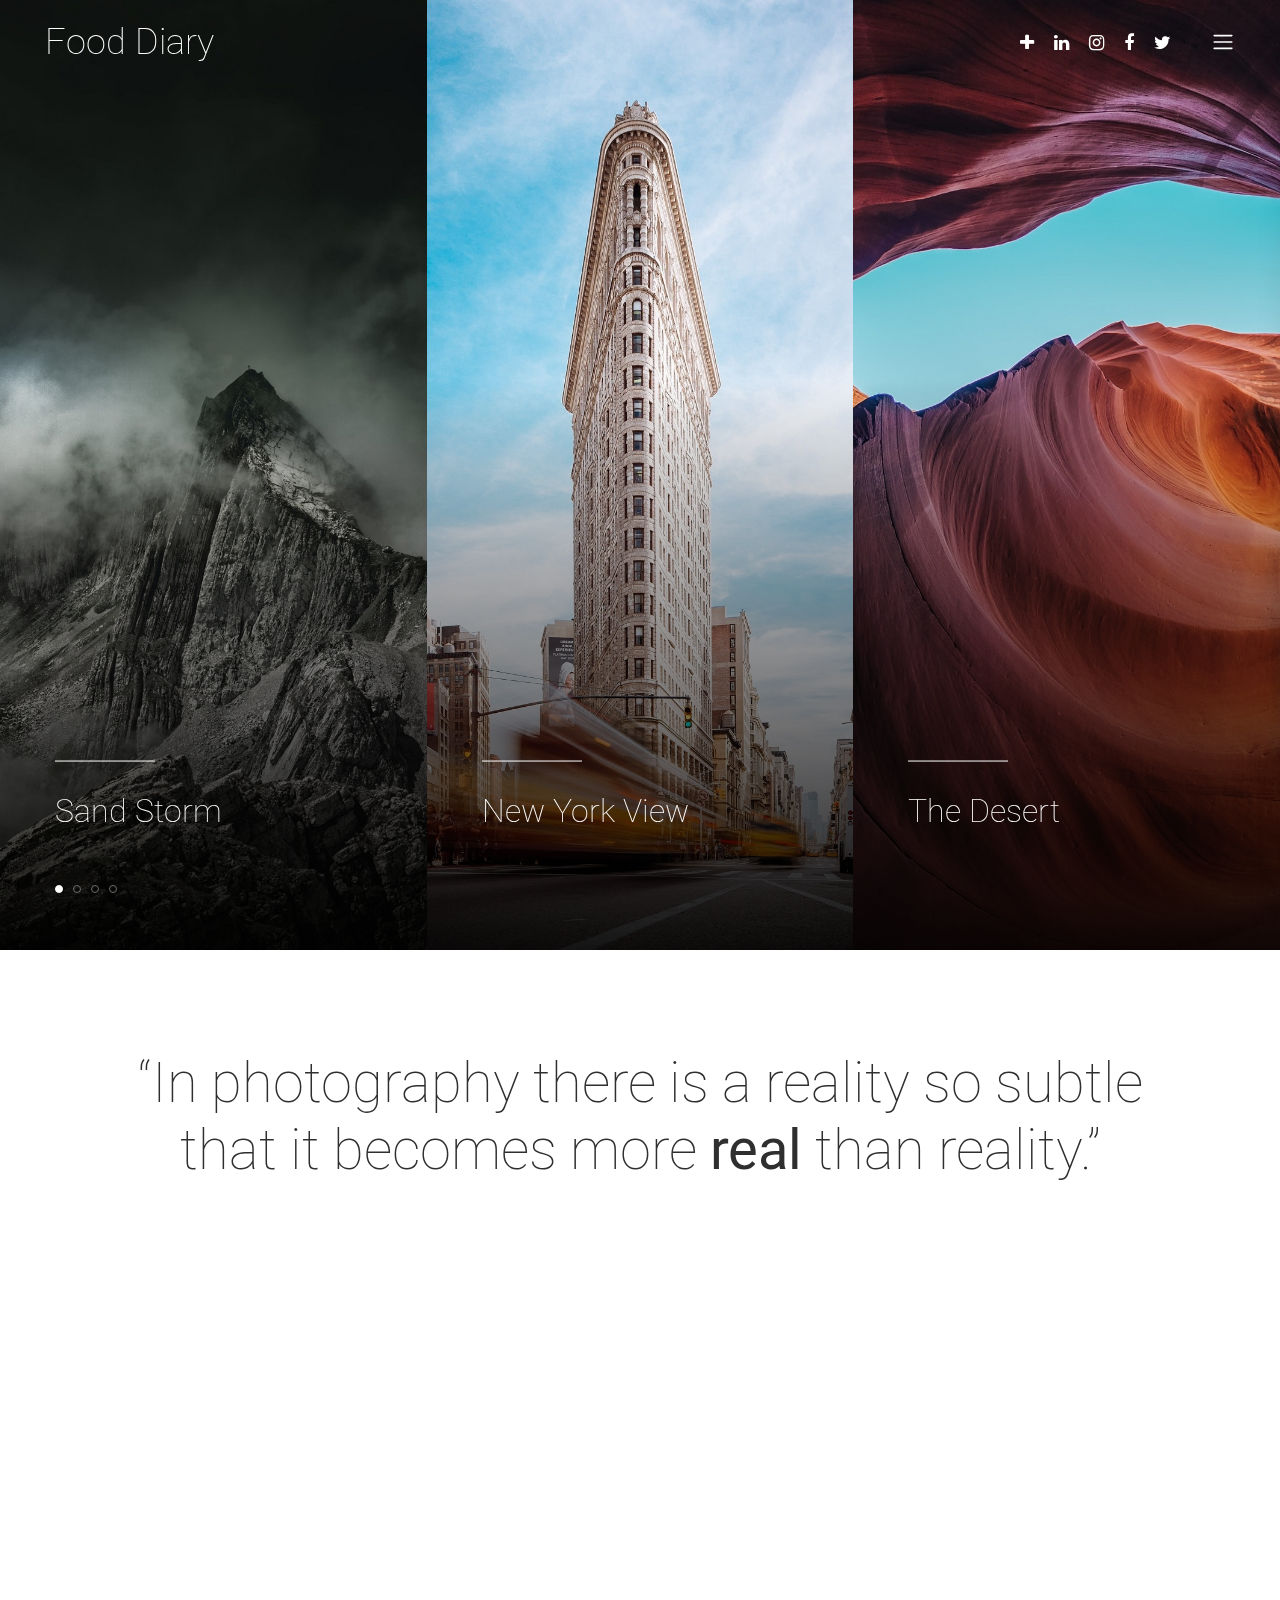
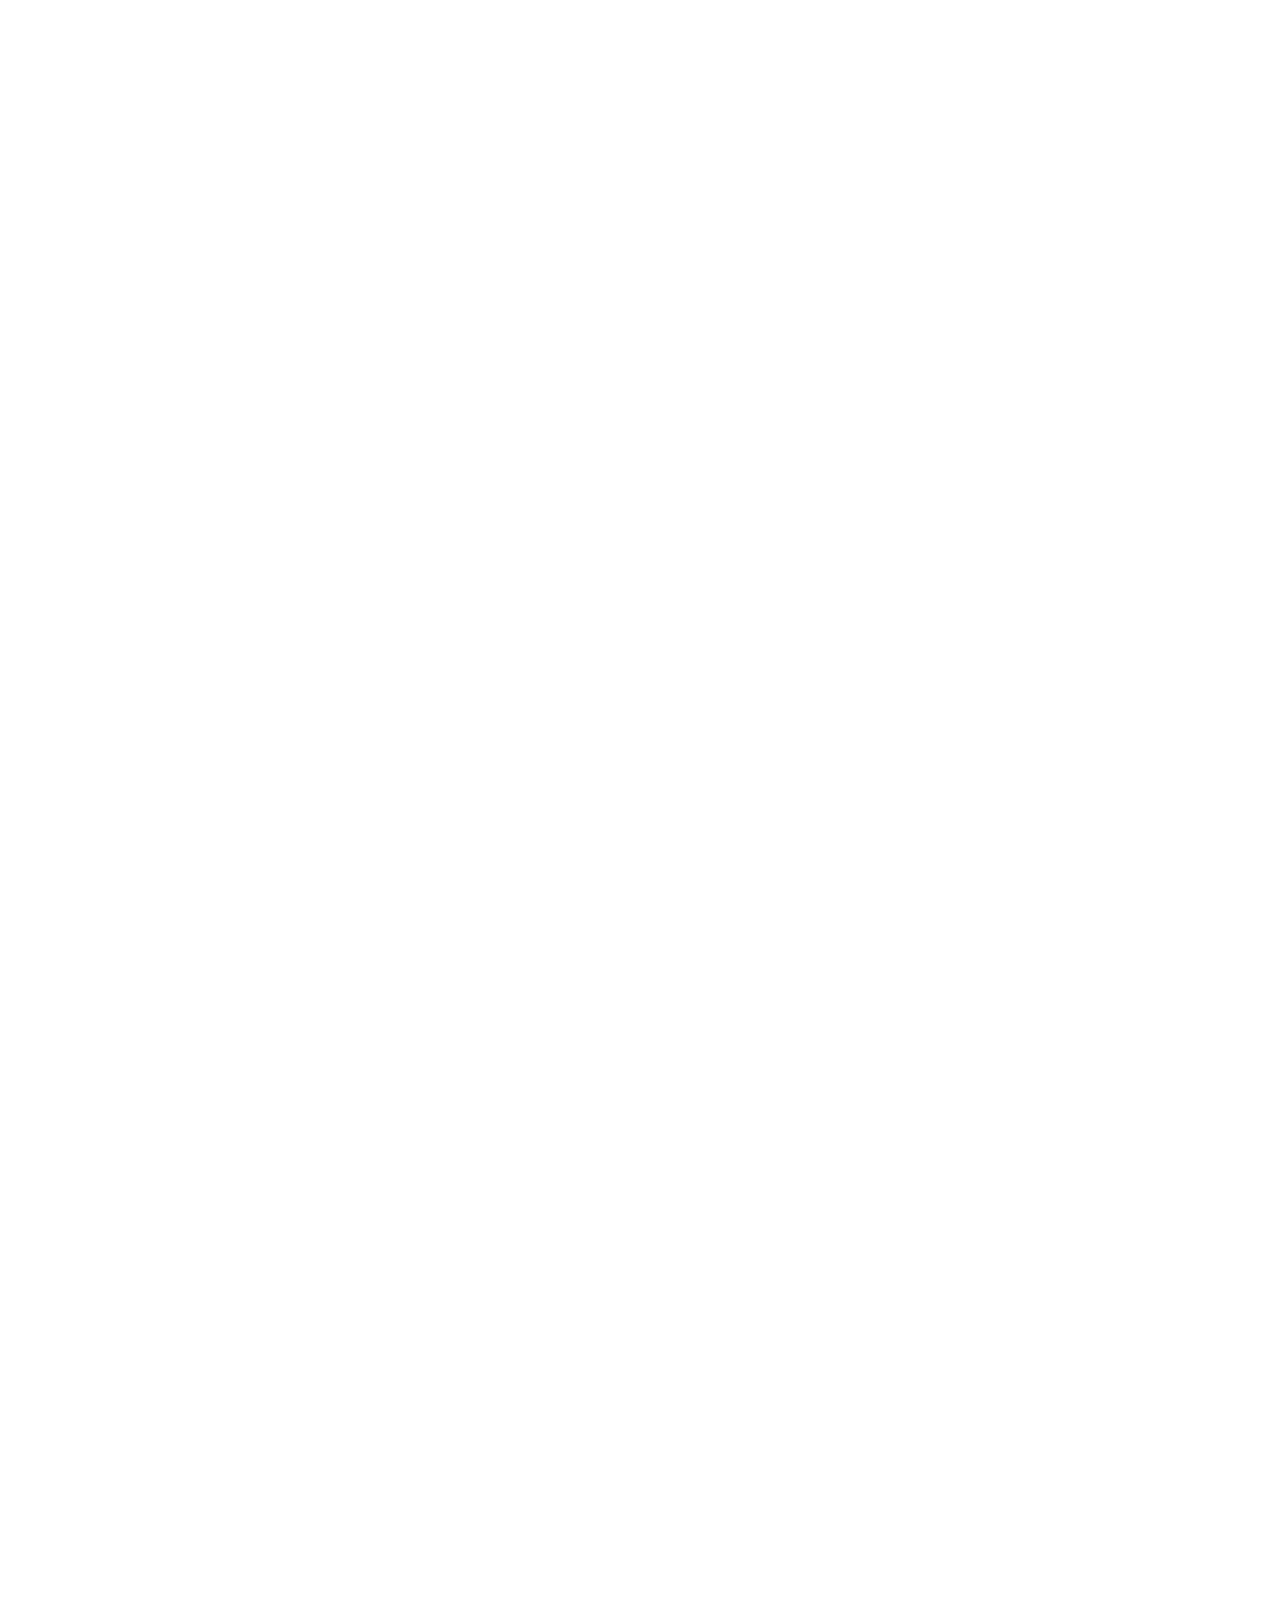
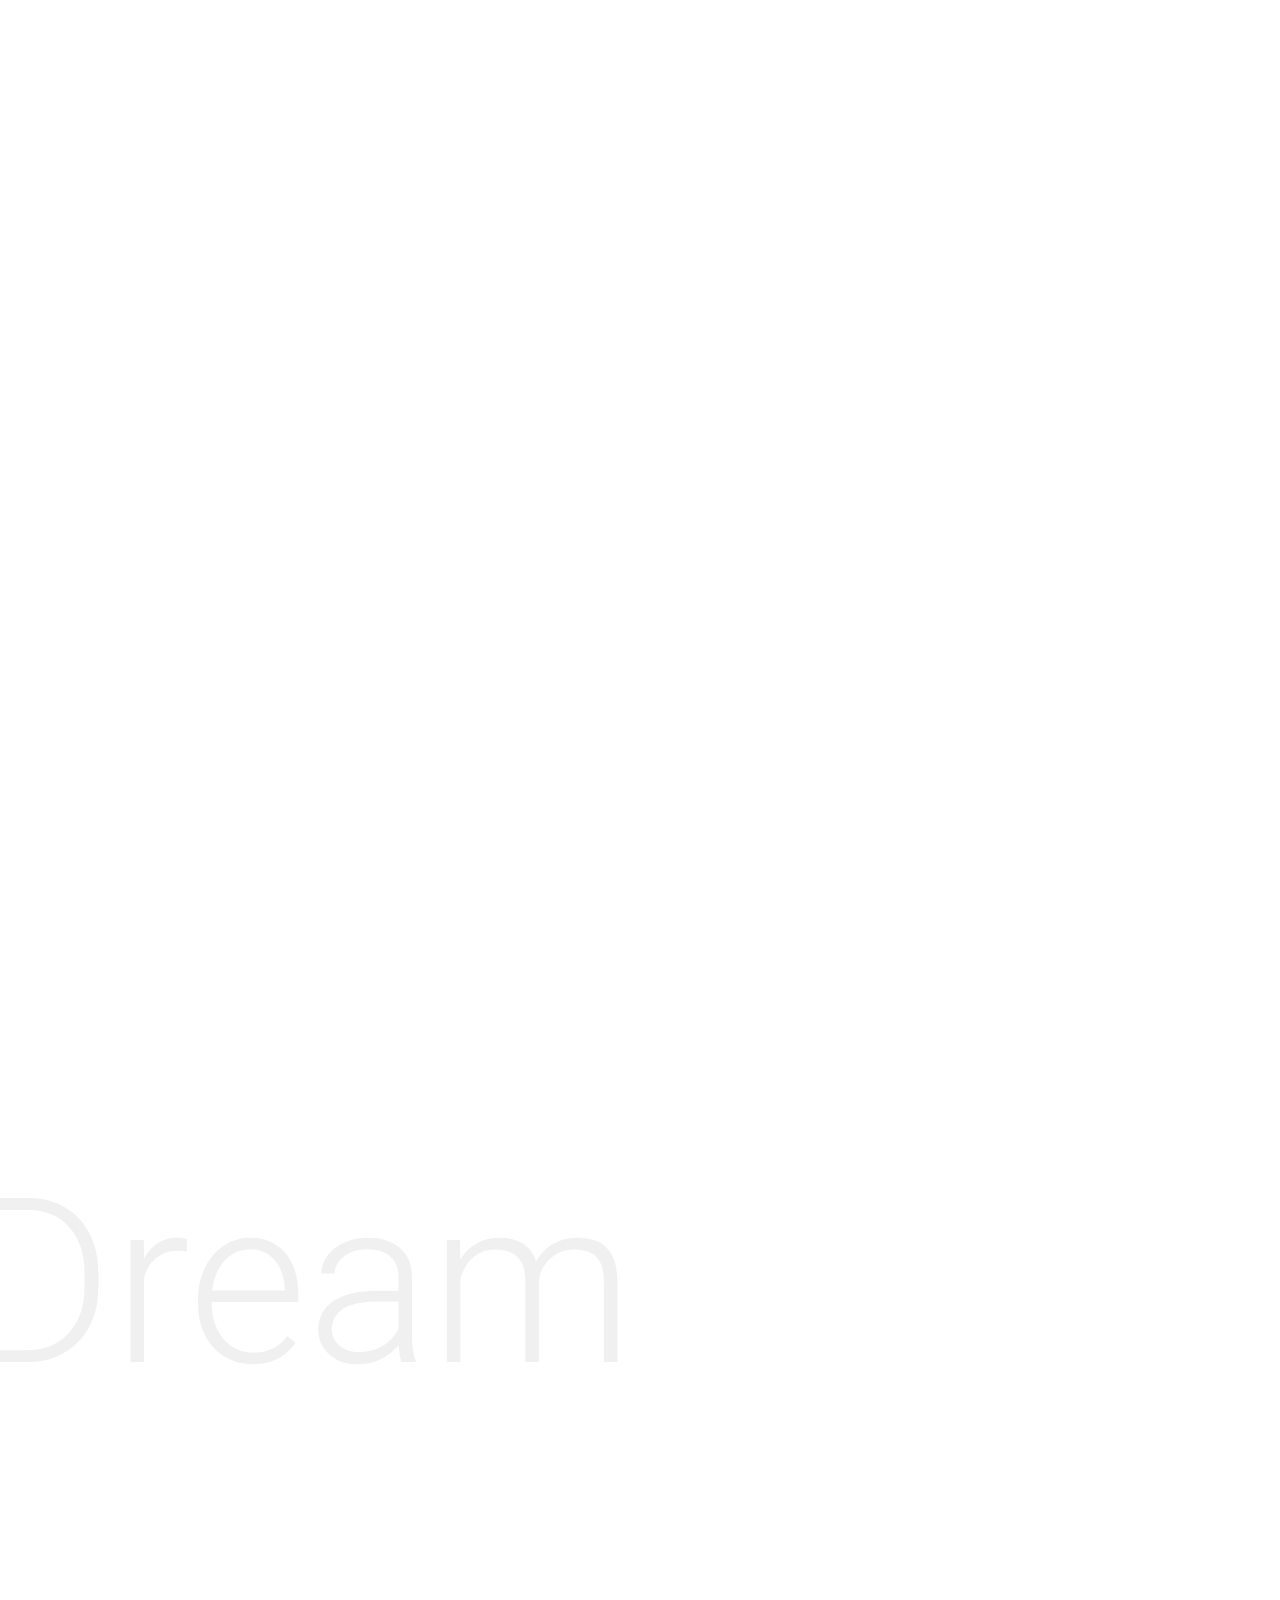
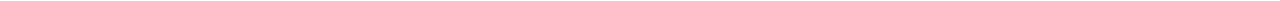
==== sonar-master/index.html @ 498bb718 "copyRight_txt" ====
<!DOCTYPE html>
<html lang="en">

<head>
    <meta charset="UTF-8">
    <meta name="description" content="">
    <meta http-equiv="X-UA-Compatible" content="IE=edge">
    <meta name="viewport" content="width=device-width, initial-scale=1, shrink-to-fit=no">
    <!-- The above 4 meta tags *must* come first in the head; any other head content must come *after* these tags -->

    <!-- Title  -->
    <title>Food Diary</title>

    <!-- Favicon  -->
    <link rel="icon" href="img/core-img/favicon.ico">

    <!-- Style CSS -->
    <link rel="stylesheet" href="style.css">

</head>

<body>
    <!-- Preloader Start -->
    <div id="preloader">
        <div class="preload-content">
            <div id="sonar-load"></div>
        </div>
    </div>
    <!-- Preloader End -->

    <!-- Grids -->
    <div class="grids d-flex justify-content-between">
        <div class="grid1"></div>
        <div class="grid2"></div>
        <div class="grid3"></div>
        <div class="grid4"></div>
        <div class="grid5"></div>
        <div class="grid6"></div>
        <div class="grid7"></div>
        <div class="grid8"></div>
        <div class="grid9"></div>
    </div>

    <!-- ***** Main Menu Area Start ***** -->
    <div class="mainMenu d-flex align-items-center justify-content-between">
        <!-- Close Icon -->
        <div class="closeIcon">
            <i class="ti-close" aria-hidden="true"></i>
        </div>
        <!-- Logo Area -->
        <div class="logo-area">
            <!-- Menu 的標題 -->
            <a href="index.html">Food Diary</a>
        </div>
        <!-- Nav -->
        <div class="sonarNav wow fadeInUp" data-wow-delay="1s">
            <nav>
                <ul>
                    <!-- Menu 的內容 -->
                    <li class="nav-item active">
                        <a class="nav-link" href="index.html">HHHome</a>
                    </li>
                    <li class="nav-item">
                        <!-- 個人資料 -->
                        <a class="nav-link" href="about-me.html">About Me</a>
                    </li>
                    <li class="nav-item">
                        <!-- 瀏覽飲食紀錄 -->
                        <a class="nav-link" href="services.html">Record</a>
                    </li>
                    <li class="nav-item">
                        <!-- 我的群組 -->
                        <a class="nav-link" href="portfolio.html">Group</a>
                    </li>
                    <li class="nav-item">
                        <!-- 新增餐點 -->
                        <a class="nav-link" href="blog.html">Add Diary</a>
                    </li>
                </ul>
            </nav>
        </div>
    </div>
    <!-- ***** Main Menu Area End ***** -->

    <!-- ***** Header Area Start ***** -->
    <header class="header-area">
        <div class="container-fluid">
            <div class="row">
                <div class="col-12">
                    <div class="menu-area d-flex justify-content-between">
                        <!-- Logo Area  -->
                        <div class="logo-area">
                            <!-- 左上角 Logo -->
                            <a href="index.html">Food Diary</a>
                        </div>

                        <div class="menu-content-area d-flex align-items-center">
                            <!-- Header Social Area -->
                            <div class="header-social-area d-flex align-items-center">
                                <!-- 右上角的圖案 -->
                                <a href="#" data-toggle="tooltip" data-placement="bottom" title="Pinterest"><i
                                        class="fa fa-plus" aria-hidden="true"></i></a>
                                <a href="#" data-toggle="tooltip" data-placement="bottom" title="Linkedin"><i
                                        class="fa fa-linkedin" aria-hidden="true"></i></a>
                                <a href="#" data-toggle="tooltip" data-placement="bottom" title="Instagram"><i
                                        class="fa fa-instagram" aria-hidden="true"></i></a>
                                <a href="#" data-toggle="tooltip" data-placement="bottom" title="Facebook"><i
                                        class="fa fa-facebook" aria-hidden="true"></i></a>
                                <a href="#" data-toggle="tooltip" data-placement="bottom" title="Twitter"><i
                                        class="fa fa-twitter" aria-hidden="true"></i></a>
                            </div>
                            <!-- Menu Icon -->
                            <span class="navbar-toggler-icon" id="menuIcon"></span>
                        </div>
                    </div>
                </div>
            </div>
        </div>
    </header>
    <!-- ***** Header Area End ***** -->

    <!-- ***** Hero Area Start ***** -->
    <section class="hero-area">
        <div class="hero-slides owl-carousel">
            <!-- Single Hero Slide -->
            <div class="single-hero-slide bg-img slide-background-overlay"
                style="background-image: url(img/bg-img/slide1.jpg);">
                <div class="container h-100">
                    <div class="row h-100 align-items-end">
                        <div class="col-12">
                            <div class="hero-slides-content">
                                <div class="line"></div>
                                <h2>Sand Storm</h2>
                                <p>Lorem ipsum dolor sit amet, consectetur adipiscing elit. Praesent vel tortor
                                    facilisis, volutpat nulla placerat, tincidunt mi. Nullam vel orci dui. Suspendisse
                                    sit amet laoreet neque. Fusce sagittis suscipit sem.</p>
                            </div>
                        </div>
                    </div>
                </div>
            </div>
            <!-- Single Hero Slide -->
            <div class="single-hero-slide bg-img slide-background-overlay"
                style="background-image: url(img/bg-img/slide2.jpg);">
                <div class="container h-100">
                    <div class="row h-100 align-items-end">
                        <div class="col-12">
                            <div class="hero-slides-content">
                                <div class="line"></div>
                                <h2>New York View</h2>
                                <p>Lorem ipsum dolor sit amet, consectetur adipiscing elit. Praesent vel tortor
                                    facilisis, volutpat nulla placerat, tincidunt mi. Nullam vel orci dui. Suspendisse
                                    sit amet laoreet neque. Fusce sagittis suscipit sem.</p>
                            </div>
                        </div>
                    </div>
                </div>
            </div>
            <!-- Single Hero Slide -->
            <div class="single-hero-slide bg-img slide-background-overlay"
                style="background-image: url(img/bg-img/slide3.jpg);">
                <div class="container h-100">
                    <div class="row h-100 align-items-end">
                        <div class="col-12">
                            <div class="hero-slides-content">
                                <div class="line"></div>
                                <h2>The Desert</h2>
                                <p>Lorem ipsum dolor sit amet, consectetur adipiscing elit. Praesent vel tortor
                                    facilisis, volutpat nulla placerat, tincidunt mi. Nullam vel orci dui. Suspendisse
                                    sit amet laoreet neque. Fusce sagittis suscipit sem.</p>
                            </div>
                        </div>
                    </div>
                </div>
            </div>
            <!-- Single Hero Slide -->
            <div class="single-hero-slide bg-img slide-background-overlay"
                style="background-image: url(img/bg-img/slide4.jpg);">
                <div class="container h-100">
                    <div class="row h-100 align-items-end">
                        <div class="col-12">
                            <div class="hero-slides-content">
                                <div class="line"></div>
                                <h2>Mountains Hike</h2>
                                <p>Lorem ipsum dolor sit amet, consectetur adipiscing elit. Praesent vel tortor
                                    facilisis, volutpat nulla placerat, tincidunt mi. Nullam vel orci dui. Suspendisse
                                    sit amet laoreet neque. Fusce sagittis suscipit sem.</p>
                            </div>
                        </div>
                    </div>
                </div>
            </div>
            <!-- Single Hero Slide -->
            <div class="single-hero-slide bg-img slide-background-overlay"
                style="background-image: url(img/bg-img/slide1.jpg);">
                <div class="container h-100">
                    <div class="row h-100 align-items-end">
                        <div class="col-12">
                            <div class="hero-slides-content">
                                <div class="line"></div>
                                <h2>Sand Storm</h2>
                                <p>Lorem ipsum dolor sit amet, consectetur adipiscing elit. Praesent vel tortor
                                    facilisis, volutpat nulla placerat, tincidunt mi. Nullam vel orci dui. Suspendisse
                                    sit amet laoreet neque. Fusce sagittis suscipit sem.</p>
                            </div>
                        </div>
                    </div>
                </div>
            </div>
            <!-- Single Hero Slide -->
            <div class="single-hero-slide bg-img slide-background-overlay"
                style="background-image: url(img/bg-img/slide2.jpg);">
                <div class="container h-100">
                    <div class="row h-100 align-items-end">
                        <div class="col-12">
                            <div class="hero-slides-content">
                                <div class="line"></div>
                                <h2>New York View</h2>
                                <p>Lorem ipsum dolor sit amet, consectetur adipiscing elit. Praesent vel tortor
                                    facilisis, volutpat nulla placerat, tincidunt mi. Nullam vel orci dui. Suspendisse
                                    sit amet laoreet neque. Fusce sagittis suscipit sem.</p>
                            </div>
                        </div>
                    </div>
                </div>
            </div>
            <!-- Single Hero Slide -->
            <div class="single-hero-slide bg-img slide-background-overlay"
                style="background-image: url(img/bg-img/slide3.jpg);">
                <div class="container h-100">
                    <div class="row h-100 align-items-end">
                        <div class="col-12">
                            <div class="hero-slides-content">
                                <div class="line"></div>
                                <h2>The Desert</h2>
                                <p>Lorem ipsum dolor sit amet, consectetur adipiscing elit. Praesent vel tortor
                                    facilisis, volutpat nulla placerat, tincidunt mi. Nullam vel orci dui. Suspendisse
                                    sit amet laoreet neque. Fusce sagittis suscipit sem.</p>
                            </div>
                        </div>
                    </div>
                </div>
            </div>
            <!-- Single Hero Slide -->
            <div class="single-hero-slide bg-img slide-background-overlay"
                style="background-image: url(img/bg-img/slide4.jpg);">
                <div class="container h-100">
                    <div class="row h-100 align-items-end">
                        <div class="col-12">
                            <div class="hero-slides-content">
                                <div class="line"></div>
                                <h2>Mountains Hike</h2>
                                <p>Lorem ipsum dolor sit amet, consectetur adipiscing elit. Praesent vel tortor
                                    facilisis, volutpat nulla placerat, tincidunt mi. Nullam vel orci dui. Suspendisse
                                    sit amet laoreet neque. Fusce sagittis suscipit sem.</p>
                            </div>
                        </div>
                    </div>
                </div>
            </div>
            <!-- Single Hero Slide -->
            <div class="single-hero-slide bg-img slide-background-overlay"
                style="background-image: url(img/bg-img/slide1.jpg);">
                <div class="container h-100">
                    <div class="row h-100 align-items-end">
                        <div class="col-12">
                            <div class="hero-slides-content">
                                <div class="line"></div>
                                <h2>Sand Storm</h2>
                                <p>Lorem ipsum dolor sit amet, consectetur adipiscing elit. Praesent vel tortor
                                    facilisis, volutpat nulla placerat, tincidunt mi. Nullam vel orci dui. Suspendisse
                                    sit amet laoreet neque. Fusce sagittis suscipit sem.</p>
                            </div>
                        </div>
                    </div>
                </div>
            </div>
            <!-- Single Hero Slide -->
            <div class="single-hero-slide bg-img slide-background-overlay"
                style="background-image: url(img/bg-img/slide2.jpg);">
                <div class="container h-100">
                    <div class="row h-100 align-items-end">
                        <div class="col-12">
                            <div class="hero-slides-content">
                                <div class="line"></div>
                                <h2>New York View</h2>
                                <p>Lorem ipsum dolor sit amet, consectetur adipiscing elit. Praesent vel tortor
                                    facilisis, volutpat nulla placerat, tincidunt mi. Nullam vel orci dui. Suspendisse
                                    sit amet laoreet neque. Fusce sagittis suscipit sem.</p>
                            </div>
                        </div>
                    </div>
                </div>
            </div>
            <!-- Single Hero Slide -->
            <div class="single-hero-slide bg-img slide-background-overlay"
                style="background-image: url(img/bg-img/slide3.jpg);">
                <div class="container h-100">
                    <div class="row h-100 align-items-end">
                        <div class="col-12">
                            <div class="hero-slides-content">
                                <div class="line"></div>
                                <h2>The Desert</h2>
                                <p>Lorem ipsum dolor sit amet, consectetur adipiscing elit. Praesent vel tortor
                                    facilisis, volutpat nulla placerat, tincidunt mi. Nullam vel orci dui. Suspendisse
                                    sit amet laoreet neque. Fusce sagittis suscipit sem.</p>
                            </div>
                        </div>
                    </div>
                </div>
            </div>
            <!-- Single Hero Slide -->
            <div class="single-hero-slide bg-img slide-background-overlay"
                style="background-image: url(img/bg-img/slide4.jpg);">
                <div class="container h-100">
                    <div class="row h-100 align-items-end">
                        <div class="col-12">
                            <div class="hero-slides-content">
                                <div class="line"></div>
                                <h2>Mountains Hike</h2>
                                <p>Lorem ipsum dolor sit amet, consectetur adipiscing elit. Praesent vel tortor
                                    facilisis, volutpat nulla placerat, tincidunt mi. Nullam vel orci dui. Suspendisse
                                    sit amet laoreet neque. Fusce sagittis suscipit sem.</p>
                            </div>
                        </div>
                    </div>
                </div>
            </div>
        </div>
    </section>
    <!-- ***** Hero Area End ***** -->

    <!-- ***** Portfolio Area Start ***** -->
    <div class="portfolio-area section-padding-100">
        <div class="container">
            <div class="row">
                <div class="col-12">
                    <div class="portfolio-title">
                        <h2>“In photography there is a reality so subtle that it becomes more <span>real</span> than
                            reality.”</h2>
                    </div>
                </div>
            </div>

            <div class="row justify-content-between">
                <!-- Single Portfoio Area -->
                <div class="col-12 col-md-5">
                    <div class="single-portfolio-item mt-100 portfolio-item-1 wow fadeIn">
                        <div class="backend-content">
                            <img class="dots" src="img/core-img/dots.png" alt="">
                            <h2>Reality</h2>
                        </div>
                        <div class="portfolio-thumb">
                            <img src="img/bg-img/p1.png" alt="">
                        </div>
                        <div class="portfolio-meta">
                            <p class="portfolio-date">Feb 02, 2018</p>
                            <h2>Italy in the sunset</h2>
                        </div>
                    </div>
                </div>
                <!-- Single Portfoio Area -->
                <div class="col-12 col-md-6">
                    <div class="single-portfolio-item mt-230 portfolio-item-2 wow fadeIn">
                        <div class="backend-content">
                            <img class="dots" src="img/core-img/dots.png" alt="">
                        </div>
                        <div class="portfolio-thumb">
                            <img src="img/bg-img/p2.png" alt="">
                        </div>
                        <div class="portfolio-meta">
                            <p class="portfolio-date">Feb 02, 2018</p>
                            <h2>Mountain Landscape</h2>
                        </div>
                    </div>
                </div>
            </div>

            <div class="row">
                <!-- Single Portfoio Area -->
                <div class="col-12 col-md-10">
                    <div class="single-portfolio-item mt-100 portfolio-item-3 wow fadeIn">
                        <div class="backend-content">
                            <img class="dots" src="img/core-img/dots.png" alt="">
                            <h2>Photography</h2>
                        </div>
                        <div class="portfolio-thumb">
                            <img src="img/bg-img/p3.png" alt="">
                        </div>
                        <div class="portfolio-meta">
                            <p class="portfolio-date">Feb 02, 2018</p>
                            <h2>Foggy sunset over the lake</h2>
                        </div>
                    </div>
                </div>
            </div>

            <div class="row justify-content-end">
                <!-- Single Portfoio Area -->
                <div class="col-12 col-md-6">
                    <div class="single-portfolio-item portfolio-item-4 wow fadeIn">
                        <div class="backend-content">
                            <img class="dots" src="img/core-img/dots.png" alt="">
                        </div>
                        <div class="portfolio-thumb">
                            <img src="img/bg-img/p2.png" alt="">
                        </div>
                        <div class="portfolio-meta">
                            <p class="portfolio-date">Feb 02, 2018</p>
                            <h2>Clouds on mountain top</h2>
                        </div>
                    </div>
                </div>
            </div>

            <div class="row">
                <!-- Single Portfoio Area -->
                <div class="col-12 col-md-5">
                    <div class="single-portfolio-item portfolio-item-5 wow fadeIn">
                        <div class="backend-content">
                            <img class="dots" src="img/core-img/dots.png" alt="">
                            <h2>Hope</h2>
                        </div>
                        <div class="portfolio-thumb">
                            <img src="img/bg-img/p5.png" alt="">
                        </div>
                        <div class="portfolio-meta">
                            <p class="portfolio-date">Feb 02, 2018</p>
                            <h2>Over the canion</h2>
                        </div>
                    </div>
                </div>
            </div>

            <div class="row justify-content-center">
                <!-- Single Portfoio Area -->
                <div class="col-12 col-md-4">
                    <div class="single-portfolio-item portfolio-item-6 wow fadeIn">
                        <div class="portfolio-thumb">
                            <img src="img/bg-img/p6.png" alt="">
                        </div>
                        <div class="portfolio-meta">
                            <p class="portfolio-date">Feb 02, 2018</p>
                            <h2>Mirror lake</h2>
                        </div>
                    </div>
                </div>
            </div>

            <div class="row justify-content-end">
                <!-- Single Portfoio Area -->
                <div class="col-12 col-md-4">
                    <div class="single-portfolio-item portfolio-item-7 wow fadeIn">
                        <div class="backend-content">
                            <img class="dots" src="img/core-img/dots.png" alt="">
                            <h2>Future</h2>
                        </div>
                        <div class="portfolio-thumb">
                            <img src="img/bg-img/p7.png" alt="">
                        </div>
                        <div class="portfolio-meta">
                            <p class="portfolio-date">Feb 02, 2018</p>
                            <h2>Mirror lake</h2>
                        </div>
                    </div>
                </div>
            </div>
        </div>
    </div>
    <!-- ***** Portfolio Area End ***** -->

    <!-- ***** Call to Action Area Start ***** -->
    <div class="sonar-call-to-action-area section-padding-0-100">
        <div class="backEnd-content">
            <h2>Dream</h2>
        </div>
        <div class="container">
            <div class="row">
                <div class="col-12">
                    <div class="call-to-action-content wow fadeInUp" data-wow-delay="0.5s">
                        <h2>I am an experienced photographer</h2>
                        <h5>Let’s talk</h5>
                        <a href="#" class="btn sonar-btn mt-100">contact me</a>
                    </div>
                </div>
            </div>
        </div>
    </div>
    <!-- ***** Call to Action Area End ***** -->

    <!-- jQuery (Necessary for All JavaScript Plugins) -->
    <script src="js/jquery/jquery-2.2.4.min.js"></script>
    <!-- Popper js -->
    <script src="js/popper.min.js"></script>
    <!-- Bootstrap js -->
    <script src="js/bootstrap.min.js"></script>
    <!-- Plugins js -->
    <script src="js/plugins.js"></script>
    <!-- Active js -->
    <script src="js/active.js"></script>

</body>

</html>
---- sonar-master/style.css ----
/* [ -- Master Stylesheet -- ] */
/* ----------------------------------------------------------
:: Template Name: Sonar - Photography Template
:: Author: Colorlib
:: Author URL: https://colorlib.com
:: Version: 1.0
:: Created: March 09, 2018
:: Last Updated: March 09, 2018
---------------------------------------------------------- */
/* Variables */
/* mixin */
/* :: Import Fonts */
@import url("https://fonts.googleapis.com/css?family=Roboto:100,300,400,500,700");
/* :: Import All CSS */
@import url(css/bootstrap.min.css);
@import url(css/animate.css);
@import url(css/owl.carousel.css);
@import url(css/magnific-popup.css);
@import url(css/font-awesome.min.css);
@import url(css/themify-icons.css);

/* :: Base CSS */
* {
  margin: 0;
  padding: 0;
}

body {
  font-family: "Roboto", sans-serif;
}

h1,
h2,
h3,
h4,
h5,
h6 {
  color: #2f2f2f;
  font-weight: 300;
}

p {
  color: #565656;
  font-size: 15px;
  line-height: 2;
  font-weight: 100;
}

a {
  -webkit-transition-duration: 500ms;
  transition-duration: 500ms;
  text-decoration: none;
  outline: none;
  font-size: 14px;
  font-weight: 700;
}

a:hover, a:focus {
  -webkit-transition-duration: 500ms;
  transition-duration: 500ms;
  text-decoration: none;
  outline: none;
  font-size: 12px;
  font-weight: 400;
}

#preloader {
  display: -webkit-box;
  display: -ms-flexbox;
  display: flex;
  -webkit-box-align: center;
  -ms-flex-align: center;
  -ms-grid-row-align: center;
  align-items: center;
  -webkit-box-pack: center;
  -ms-flex-pack: center;
  justify-content: center;
  background-color: #232323;
  position: fixed;
  width: 100%;
  height: 100%;
  z-index: 1000000;
}

#sonar-load {
  width: 70px;
  height: 70px;
  border-radius: 50%;
  border: 3px;
  border-style: solid;
  border-color: transparent;
  border-top-color: #f8f5f5;
  -webkit-animation: sonar 2400ms linear infinite;
  animation: sonar 2400ms linear infinite;
  z-index: 999;
}

#sonar-load:before {
  content: "";
  position: absolute;
  top: 7.5px;
  left: 7.5px;
  right: 7.5px;
  bottom: 7.5px;
  border-radius: 50%;
  border: 3px;
  border-style: solid;
  border-color: transparent;
  border-top-color: #f8f5f5;
  -webkit-animation: sonar 2700ms linear infinite;
  animation: sonar 2700ms linear infinite;
}

#sonar-load:after {
  content: "";
  position: absolute;
  top: 20px;
  left: 20px;
  right: 20px;
  bottom: 20px;
  border-radius: 50%;
  border: 3px;
  border-style: solid;
  border-color: transparent;
  border-top-color: #f8f5f5;
  -webkit-animation: sonar 1800ms linear infinite;
  animation: sonar 1800ms linear infinite;
}

@-webkit-keyframes sonar {
  0% {
    -webkit-transform: rotate(0deg);
    transform: rotate(0deg);
  }

  100% {
    -webkit-transform: rotate(360deg);
    transform: rotate(360deg);
  }
}

@keyframes sonar {
  0% {
    -webkit-transform: rotate(0deg);
    transform: rotate(0deg);
  }

  100% {
    -webkit-transform: rotate(360deg);
    transform: rotate(360deg);
  }
}

ul,
ol {
  margin: 0;
}

ul li,
ol li {
  list-style: none;
}

img {
  height: auto;
  max-width: 100%;
}

.sonar-table {
  display: table;
  z-index: 9;
  position: absolute;
  width: 100%;
  height: 100%;
  margin: 0;
}

.sonar-table-cell {
  display: table-cell;
  vertical-align: middle;
}

.mt-15 {
  margin-top: 15px;
}

.mt-30 {
  margin-top: 30px;
}

.mt-50 {
  margin-top: 50px;
}

.mt-70 {
  margin-top: 70px;
}

.mt-100 {
  margin-top: 100px;
}

.mb-15 {
  margin-bottom: 15px;
}

.mb-30 {
  margin-bottom: 30px;
}

.mb-50 {
  margin-bottom: 50px;
}

.ml-15 {
  margin-left: 15px;
}

.ml-30 {
  margin-left: 30px;
}

.mr-15 {
  margin-right: 15px;
}

.mr-30 {
  margin-right: 30px;
}

.mb-70 {
  margin-bottom: 70px;
}

.mb-100 {
  margin-bottom: 100px;
}

.mt-230 {
  margin-top: 230px;
}

@media only screen and (max-width: 767px) {
  .mt-230 {
    margin-top: 100px;
  }
}

.bg-img {
  background-position: center center;
  background-size: cover;
  background-repeat: no-repeat;
}

.bg-transparent {
  background-color: transparent;
}

.font-bold {
  font-weight: 700;
}

.font-light {
  font-weight: 300;
}

.height-500 {
  height: 500px !important;
}

.height-600 {
  height: 600px !important;
}

.height-700 {
  height: 700px !important;
}

.height-800 {
  height: 800px !important;
}

.mfp-wrap {
  z-index: 100000;
}

.mfp-image-holder .mfp-close,
.mfp-iframe-holder .mfp-close {
  color: #ffffff;
  right: -30px;
  padding-right: 0;
  width: 30px;
  height: 30px;
  line-height: 25px;
  text-align: center;
  border: 2px solid #ffffff;
  border-radius: 50%;
  top: 10px;
}

#scrollUp {
  background-color: #232323;
  border-radius: 50%;
  bottom: 60px;
  right: 60px;
  box-shadow: 0 2px 6px 0 rgba(0, 0, 0, 0.3);
  color: #ffffff;
  font-size: 30px;
  height: 70px;
  text-align: center;
  width: 70px;
  line-height: 66px;
  -webkit-transition-duration: 500ms;
  transition-duration: 500ms;
}

#scrollUp:hover {
  background-color: #192a56;
}

@media only screen and (min-width: 768px) and (max-width: 991px) {
  #scrollUp {
    bottom: 30px;
    right: 30px;
    height: 50px;
    width: 50px;
    line-height: 46px;
  }
}

@media only screen and (max-width: 767px) {
  #scrollUp {
    bottom: 30px;
    right: 30px;
    height: 50px;
    width: 50px;
    line-height: 46px;
  }
}

.section-padding-100 {
  padding: 100px 0;
}

.section-padding-50 {
  padding: 50px 0;
}

.section-padding-50-0 {
  padding: 50px 0 0 0;
}

.section-padding-100-70 {
  padding: 100px 0 70px;
}

.section-padding-100-50 {
  padding: 100px 0 50px;
}

.section-padding-100-0 {
  padding: 100px 0 0;
}

.section-padding-0-100 {
  padding: 0 0 100px;
}

.section-padding-100-20 {
  padding: 100px 0 20px 0;
}

.bg-gray {
  background-color: #f8f5f5;
}

.nicescroll-rails {
  z-index: 999999 !important;
}

.section-heading {
  text-align: center;
  margin-bottom: 80px;
  position: relative;
  z-index: 1;
}

.section-heading .line {
  width: 100px;
  height: 1px;
  background-color: #232323;
  margin-bottom: 30px;
  display: block;
}

.section-heading h2 {
  font-size: 48px;
  margin-bottom: 0;
  font-weight: 100;
  line-height: 1.5;
}

.section-heading h2 span {
  font-weight: 400;
}

@media only screen and (min-width: 768px) and (max-width: 991px) {
  .section-heading h2 {
    font-size: 36px;
  }
}

@media only screen and (max-width: 767px) {
  .section-heading h2 {
    font-size: 30px;
  }
}

.sonar-btn {
  position: relative;
  z-index: 1;
  min-width: 180px;
  height: 66px;
  border: 1px solid;
  border-color: #2f2f2f;
  text-transform: uppercase;
  color: #2f2f2f;
  font-size: 12px;
  letter-spacing: 1px;
  border-radius: 0;
  line-height: 64px;
  padding: 0;
  background-color: #ffffff;
}

.sonar-btn:hover, .sonar-btn:focus {
  background-color: #2f2f2f;
  font-size: 12px;
  color: #ffffff;
}

.sonar-btn.white-btn {
  border-color: #ffffff;
  color: #ffffff;
  background-color: transparent;
}

.sonar-btn.white-btn:hover, .sonar-btn.white-btn:focus {
  background-color: #ffffff;
  color: #2f2f2f;
}

.sonar-btn.btn-2 {
  background-color: #2f2f2f;
  font-size: 12px;
  color: #ffffff;
}

.sonar-btn.btn-3 {
  background-color: #232323;
  color: #ffffff;
}

.sonar-btn.btn-3::before {
  position: absolute;
  width: 100%;
  height: 100%;
  background-color: transparent;
  border: 1px solid;
  border-color: #232323;
  right: -6px;
  bottom: -6px;
  content: '';
  z-index: -100;
}

.sonar-btn.btn-3:hover, .sonar-btn.btn-3:focus {
  background-color: #232323;
  color: #ffffff;
}

.bg-overlay {
  position: relative;
  z-index: 1;
}

.bg-overlay::after {
  position: absolute;
  z-index: -1;
  top: 0;
  left: 0;
  width: 100%;
  height: 100%;
  background-color: #2f2f2f;
  opacity: 0.85;
  content: '';
}

.bg-overlay-black {
  position: relative;
  z-index: 1;
}

.bg-overlay-black::after {
  position: absolute;
  z-index: 1;
  top: 0;
  left: 0;
  width: 100%;
  height: 100%;
  background-color: #000;
  opacity: 0.85;
  content: '';
}

.bg-overlay-white {
  position: relative;
  z-index: 1;
}

.bg-overlay-white::after {
  position: absolute;
  z-index: -2;
  top: 0;
  left: 0;
  width: 100%;
  height: 100%;
  background-color: rgba(230, 241, 255, 0.5);
  content: '';
}

.slide-background-overlay {
  position: relative;
  z-index: 1;
  bottom: 0;
  left: 0;
  width: 100%;
  height: 60%;
}

.slide-background-overlay::after {
  content: '';
  position: absolute;
  height: 60%;
  width: 100%;
  z-index: -1;
  bottom: 0;
  left: 0;
  background: rgba(0, 0, 0, 0.9);
  background: -webkit-linear-gradient(bottom, rgba(0, 0, 0, 0.9) 0%, rgba(0, 0, 0, 0.1) 90%, rgba(0, 0, 0, 0) 100%);
  background: linear-gradient(to top, rgba(0, 0, 0, 0.9) 0%, rgba(0, 0, 0, 0.1) 90%, rgba(0, 0, 0, 0) 100%);
}

.grids {
  position: fixed;
  width: 100%;
  height: 100%;
  z-index: -1;
}

.grids div {
  width: 1px;
  height: 100%;
  background-color: #e0e3e4;
}

.grids div:nth-child(5) {
  background-color: #bababa;
}

.grids div:first-child, .grids div:last-child {
  background-color: transparent;
}

/* :: Header Area CSS */
.header-area {
  position: fixed;
  z-index: 995;
  top: 0;
  left: 0;
  width: 100%;
  height: auto;
  -webkit-transition-duration: 500ms;
  transition-duration: 500ms;
  background-color: transparent;
  padding: 15px 30px;
}

.header-area .logo-area a {
  color: #ffffff;
  font-size: 36px;
  font-weight: 100;
}

@media only screen and (max-width: 767px) {
  .header-area .logo-area a {
    font-size: 24px;
  }
}

.header-area .menu-content-area .header-social-area {
  margin-right: 30px;
}

.header-area .menu-content-area .header-social-area a {
  font-size: 18px;
  padding: 0 10px;
  color: #ffffff;
}

@media only screen and (max-width: 767px) {
  .header-area .menu-content-area .header-social-area a {
    padding: 0 5px;
    font-size: 14px;
  }
}

@media only screen and (max-width: 767px) {
  .header-area .menu-content-area .header-social-area {
    margin-right: 15px;
  }
}

.header-area.sticky {
  background-color: #232323;
}

@media only screen and (max-width: 767px) {
  .header-area {
    padding: 10px 0;
  }
}

.navbar-toggler-icon {
  background-image: url("data:image/svg+xml;charset=utf8,%3Csvg viewBox='0 0 30 30' xmlns='http://www.w3.org/2000/svg'%3E%3Cpath stroke='rgba(255, 255, 255, 1)' stroke-width='2' stroke-linecap='round' stroke-miterlimit='10' d='M4 7h22M4 15h22M4 23h22'/%3E%3C/svg%3E");
  cursor: pointer;
}

.mainMenu {
  position: fixed;
  width: 480px;
  height: 100%;
  top: 0;
  right: -500px;
  background-color: #232323;
  z-index: 99999;
  text-align: center;
  -webkit-box-orient: vertical;
  -webkit-box-direction: normal;
  -ms-flex-direction: column;
  flex-direction: column;
  padding: 50px 15px;
  -webkit-transition-duration: 800ms;
  transition-duration: 800ms;
  box-shadow: 0 0 40px rgba(0, 0, 0, 0.2);
}

.mainMenu .closeIcon {
  position: absolute;
  right: 50px;
  top: 50px;
  z-index: 9;
  color: #ffffff;
  font-size: 20px;
  cursor: pointer;
  -webkit-transition-duration: 750ms;
  transition-duration: 750ms;
}

.mainMenu .closeIcon:hover {
  -webkit-transform: rotate(180deg);
  transform: rotate(180deg);
}

@media only screen and (max-width: 767px) {
  .mainMenu .closeIcon {
    right: 30px;
    top: 30px;
  }
}

.mainMenu .logo-area a {
  color: #ffffff;
  font-size: 30px;
  display: block;
  font-weight: 100;
}

@media only screen and (max-width: 767px) {
  .mainMenu .logo-area a {
    font-size: 24px;
  }
}

.mainMenu .copywrite-text p {
  margin-bottom: 0;
  color: #ffffff;
}

@media only screen and (max-width: 767px) {
  .mainMenu .copywrite-text p {
    font-size: 14px;
  }
}

.mainMenu .copywrite-text a {
  font-weight: 100;
  color: #ffffff;
}

.mainMenu .copywrite-text a:hover, .mainMenu .copywrite-text a:focus {
  font-size: 14px;
}

.mainMenu .nav-link {
  color: #ffffff;
  font-size: 18px;
  position: relative;
  z-index: 1;
  font-weight: 300;
  padding: 12px 15px;
}

@media only screen and (max-width: 767px) {
  .mainMenu .nav-link {
    font-size: 14px;
    padding: 10px;
  }
}

.mainMenu .nav-link::after {
  content: '';
  bottom: 0;
  width: 30px;
  height: 1px;
  background-color: rgba(255, 255, 255, 0.5);
  left: 50%;
  -webkit-transform: translateX(-50%);
  transform: translateX(-50%);
  position: absolute;
  z-index: 5;
  -webkit-transition-duration: 500ms;
  transition-duration: 500ms;
}

.mainMenu .nav-link:hover::after, .mainMenu .nav-link:focus::after {
  width: 70px;
  background-color: white;
}

@media only screen and (min-width: 992px) and (max-width: 1199px) {
  .mainMenu {
    padding: 30px 15px;
  }
}

@media only screen and (min-width: 768px) and (max-width: 991px) {
  .mainMenu {
    padding: 30px 15px;
  }
}

@media only screen and (max-width: 767px) {
  .mainMenu {
    padding: 15px;
    width: 300px;
  }
}

/* :: Menu Open CSS */
.menu-open .mainMenu {
  right: 0;
}

/* :: Hero Slides Area CSS */
.hero-slides .single-hero-slide {
  height: 950px;
  position: relative;
  z-index: 1;
  padding: 0 40px 100px;
  -webkit-transition-duration: 800ms;
  transition-duration: 800ms;
  overflow: visible;
  cursor: pointer;
}

.hero-slides .single-hero-slide .hero-slides-content {
  position: relative;
  z-index: 1;
  -webkit-transform: translateY(75%);
  transform: translateY(75%);
  -webkit-transition-duration: 800ms;
  transition-duration: 800ms;
  bottom: 0;
}

.hero-slides .single-hero-slide .hero-slides-content .line {
  width: 100px;
  height: 1px;
  background-color: #ffffff;
  margin-bottom: 30px;
  display: block;
}

.hero-slides .single-hero-slide .hero-slides-content h2 {
  color: #ffffff;
  font-weight: 100;
}

.hero-slides .single-hero-slide .hero-slides-content p {
  color: #ffffff;
  margin-bottom: 0;
  -webkit-transition-duration: 500ms;
  transition-duration: 500ms;
  margin-top: 140px;
}

.hero-slides .single-hero-slide:hover .hero-slides-content {
  -webkit-transform: translateY(0%);
  transform: translateY(0%);
}

.hero-slides .single-hero-slide:hover p {
  margin-top: 40px;
}

@media only screen and (min-width: 992px) and (max-width: 1199px) {
  .hero-slides .single-hero-slide {
    height: 800px;
  }
}

@media only screen and (min-width: 768px) and (max-width: 991px) {
  .hero-slides .single-hero-slide {
    height: 700px;
  }
}

@media only screen and (max-width: 767px) {
  .hero-slides .single-hero-slide {
    height: 550px;
  }
}

.hero-slides .owl-dots {
  position: absolute;
  left: 50px;
  bottom: 50px;
}

.hero-slides .owl-dots .owl-dot {
  width: 8px;
  height: 8px;
  border: 1px solid #6a6a67;
  margin: 0 5px;
  border-radius: 50%;
  display: inline-block;
}

.hero-slides .owl-dots .owl-dot.active {
  border: 1px solid #ffffff;
  background-color: #ffffff;
}

/* :: Portfolio Area CSS */
.portfolio-area {
  overflow-x: hidden;
}

.portfolio-area .portfolio-title h2 {
  font-size: 56px;
  text-align: center;
  font-weight: 100;
}

.portfolio-area .portfolio-title h2 span {
  font-weight: 400;
}

@media only screen and (min-width: 768px) and (max-width: 991px) {
  .portfolio-area .portfolio-title h2 {
    font-size: 36px;
  }
}

@media only screen and (max-width: 767px) {
  .portfolio-area .portfolio-title h2 {
    font-size: 30px;
  }
}

.single-portfolio-item {
  position: relative;
  z-index: 1;
}

.single-portfolio-item .backend-content .dots {
  position: absolute;
  z-index: -1;
  top: -100px;
  left: -150px;
}

.single-portfolio-item .backend-content h2 {
  position: absolute;
  font-size: 230px;
  color: #f0f0f0;
  z-index: -10;
  top: -170px;
  right: 40%;
}

@media only screen and (min-width: 992px) and (max-width: 1199px) {
  .single-portfolio-item .backend-content h2 {
    font-size: 170px;
    top: -120px;
  }
}

@media only screen and (min-width: 768px) and (max-width: 991px) {
  .single-portfolio-item .backend-content h2 {
    font-size: 80px;
    top: -50px;
  }
}

@media only screen and (max-width: 767px) {
  .single-portfolio-item .backend-content h2 {
    font-size: 80px;
    top: -50px;
  }
}

.single-portfolio-item .portfolio-meta {
  padding-top: 30px;
}

.single-portfolio-item .portfolio-meta p {
  font-weight: 500;
  font-size: 14px;
  margin-bottom: 5px;
}

.single-portfolio-item .portfolio-meta h2 {
  font-size: 30px;
}

@media only screen and (max-width: 767px) {
  .single-portfolio-item .portfolio-meta h2 {
    font-size: 24px;
  }
}

.single-portfolio-item.portfolio-item-2 .backend-content .dots {
  position: absolute;
  z-index: -1;
  top: 0;
  left: auto;
  right: -150px;
}

.single-portfolio-item.portfolio-item-3 .backend-content .dots {
  top: 0;
  left: -200px;
  right: auto;
  -webkit-transform: rotate(90deg);
  transform: rotate(90deg);
}

.single-portfolio-item.portfolio-item-3 .backend-content h2 {
  top: -180px;
  left: 30%;
  right: auto;
}

@media only screen and (min-width: 992px) and (max-width: 1199px) {
  .single-portfolio-item.portfolio-item-3 .backend-content h2 {
    top: -130px;
  }
}

@media only screen and (min-width: 768px) and (max-width: 991px) {
  .single-portfolio-item.portfolio-item-3 .backend-content h2 {
    top: -90px;
    font-size: 100px;
  }
}

@media only screen and (max-width: 767px) {
  .single-portfolio-item.portfolio-item-3 .backend-content h2 {
    top: -70px;
  }
}

@media only screen and (max-width: 767px) {
  .single-portfolio-item.portfolio-item-3 {
    margin-bottom: 100px;
  }
}

.single-portfolio-item.portfolio-item-4 {
  top: -220px;
}

.single-portfolio-item.portfolio-item-4 .backend-content .dots {
  top: auto;
  bottom: -130px;
  left: 70%;
  right: auto;
  -webkit-transform: rotate(90deg);
  transform: rotate(90deg);
}

@media only screen and (max-width: 767px) {
  .single-portfolio-item.portfolio-item-4 {
    top: 0;
    margin-bottom: 100px;
  }
}

.single-portfolio-item.portfolio-item-5 {
  top: -450px;
  height: 0;
}

@media only screen and (max-width: 767px) {
  .single-portfolio-item.portfolio-item-5 {
    top: 0;
    height: auto;
    margin-bottom: 100px;
  }
}

@media only screen and (min-width: 768px) and (max-width: 991px) {
  .single-portfolio-item.portfolio-item-5 {
    top: -230px;
  }
}

.single-portfolio-item.portfolio-item-6 {
  top: 0;
  height: 0;
}

@media only screen and (max-width: 767px) {
  .single-portfolio-item.portfolio-item-6 {
    height: auto;
    margin-bottom: 100px;
  }
}

.single-portfolio-item.portfolio-item-7 {
  margin-top: 50px;
}

.single-portfolio-item.portfolio-item-7 .backend-content .dots {
  position: absolute;
  z-index: -1;
  top: auto;
  bottom: 0;
  left: auto;
  right: -150px;
}

.single-portfolio-item.portfolio-item-7 .backend-content h2 {
  top: -180px;
  left: 30%;
  right: auto;
}

@media only screen and (min-width: 992px) and (max-width: 1199px) {
  .single-portfolio-item.portfolio-item-7 .backend-content h2 {
    top: -100px;
  }
}

@media only screen and (max-width: 767px) {
  .single-portfolio-item.portfolio-item-7 .backend-content h2 {
    top: -60px;
  }
}

/* :: Call to Action Area CSS */
.call-to-action-content {
  text-align: center;
}

.call-to-action-content h2 {
  font-weight: 100;
  font-size: 72px;
  margin-bottom: 15px;
}

@media only screen and (min-width: 992px) and (max-width: 1199px) {
  .call-to-action-content h2 {
    font-size: 55px;
  }
}

@media only screen and (min-width: 768px) and (max-width: 991px) {
  .call-to-action-content h2 {
    font-size: 36px;
  }
}

@media only screen and (max-width: 767px) {
  .call-to-action-content h2 {
    font-size: 30px;
  }
}

.call-to-action-content h5 {
  font-size: 48px;
  margin-bottom: 0;
}

@media only screen and (min-width: 768px) and (max-width: 991px) {
  .call-to-action-content h5 {
    font-size: 30px;
  }
}

@media only screen and (max-width: 767px) {
  .call-to-action-content h5 {
    font-size: 24px;
  }
}

.sonar-call-to-action-area {
  position: relative;
  z-index: 1;
  overflow: hidden;
}

.sonar-call-to-action-area .backEnd-content h2 {
  position: absolute;
  font-size: 230px;
  color: #f0f0f0;
  z-index: -1;
  top: -30px;
  left: -3%;
}

@media only screen and (min-width: 992px) and (max-width: 1199px) {
  .sonar-call-to-action-area .backEnd-content h2 {
    font-size: 170px;
    top: 0;
  }
}

@media only screen and (min-width: 768px) and (max-width: 991px) {
  .sonar-call-to-action-area .backEnd-content h2 {
    font-size: 150px;
    top: 0;
  }
}

@media only screen and (max-width: 767px) {
  .sonar-call-to-action-area .backEnd-content h2 {
    font-size: 100px;
  }
}

/* :: Footer CSS */
.footer-area {
  position: relative;
  z-index: 1;
  overflow: hidden;
}

.footer-area .copywrite-text {
  padding: 30px;
  text-align: center;
}

.footer-area .copywrite-text p {
  font-weight: 300;
  margin-bottom: 0;
}

.footer-area .copywrite-text a {
  color: #565656;
  font-weight: 300;
  font-size: 15px;
}

.footer-area .copywrite-text a:hover, .footer-area .copywrite-text a:focus {
  font-size: 15px;
}

.footer-area .backEnd-content .dots {
  position: absolute;
  right: -50px;
  top: 0;
  z-index: -1;
}

.footer-area .backEnd-content h2 {
  position: absolute;
  font-size: 230px;
  color: #f0f0f0;
  z-index: -1;
  top: -50px;
  left: -50px;
}

@media only screen and (min-width: 992px) and (max-width: 1199px) {
  .footer-area .backEnd-content h2 {
    font-size: 170px;
  }
}

@media only screen and (min-width: 768px) and (max-width: 991px) {
  .footer-area .backEnd-content h2 {
    font-size: 120px;
    top: 0;
  }
}

@media only screen and (max-width: 767px) {
  .footer-area .backEnd-content h2 {
    font-size: 80px;
    top: 0;
    left: -30px;
  }
}

/* :: Hero Area CSS */
.hero-area {
  background-color: #232323;
  position: relative;
  z-index: 1;
  overflow: hidden;
  -ms-flex-wrap: wrap;
  flex-wrap: wrap;
}

.hero-area .backEnd-content .dots {
  position: absolute;
  right: -200px;
  top: 50%;
  z-index: -2;
  opacity: 0.1;
  -webkit-transform: translateY(-50%);
  transform: translateY(-50%);
}

.hero-area .hero-thumbnail,
.hero-area .hero-content {
  -webkit-box-flex: 0;
  -ms-flex: 0 0 50%;
  flex: 0 0 50%;
  min-width: 50%;
  position: relative;
  z-index: 1;
}

@media only screen and (max-width: 767px) {

  .hero-area .hero-thumbnail,
  .hero-area .hero-content {
    -webkit-box-flex: 0;
    -ms-flex: 0 0 100%;
    flex: 0 0 100%;
    min-width: 100%;
  }
}

.hero-area .hero-content {
  height: 880px;
  padding: 100px 0;
}

.hero-area .hero-content .line {
  width: 100px;
  height: 1px;
  background-color: #ffffff;
  margin-bottom: 30px;
  display: block;
}

.hero-area .hero-content h2 {
  color: #ffffff;
  font-size: 48px;
  margin-bottom: 25px;
}

@media only screen and (min-width: 992px) and (max-width: 1199px) {
  .hero-area .hero-content h2 {
    font-size: 40px;
  }
}

@media only screen and (min-width: 768px) and (max-width: 991px) {
  .hero-area .hero-content h2 {
    font-size: 30px;
  }
}

@media only screen and (max-width: 767px) {
  .hero-area .hero-content h2 {
    font-size: 30px;
  }
}

.hero-area .hero-content p {
  color: #ffffff;
  margin-bottom: 30px;
}

.hero-area .hero-content.aboutUs {
  height: 1100px;
}

@media only screen and (max-width: 767px) {
  .hero-area .hero-content.aboutUs {
    height: auto;
  }
}

@media only screen and (max-width: 767px) {
  .hero-area .hero-content {
    height: auto;
  }
}

.hero-area .hero-thumbnail.aboutUs::before {
  position: absolute;
  width: 100%;
  height: 100px;
  bottom: 0;
  left: 0;
  background-color: #ffffff;
  content: '';
  z-index: 1;
}

@media only screen and (max-width: 767px) {
  .hero-area .hero-thumbnail.aboutUs::before {
    display: none;
  }
}

@media only screen and (max-width: 767px) {
  .hero-area .hero-thumbnail {
    height: 400px;
  }
}

/* :: Service Area CSS */
.single-services-area {
  position: relative;
  z-index: 1;
  margin-bottom: 50px;
}

.single-services-area img {
  margin-bottom: 20px;
}

.single-services-area h4 {
  font-size: 28px;
  margin-bottom: 40px;
}

.single-services-area p {
  margin-bottom: 0;
}

/* :: Testimonials Area CSS */
.sonar-testimonials-area {
  position: relative;
  z-index: 1;
  padding: 70px 0;
  margin: 0 50px;
}

.sonar-testimonials-area::before {
  position: absolute;
  width: 20%;
  height: 100%;
  left: 0;
  top: 0;
  background-color: #ffffff;
  content: '';
}

.sonar-testimonials-area .testimonial-content {
  padding: 100px 80px 100px 200px;
  position: relative;
  z-index: 1;
  left: -15px;
  box-shadow: -10px 10px 40px rgba(0, 0, 0, 0.15);
}

@media only screen and (min-width: 992px) and (max-width: 1199px) {
  .sonar-testimonials-area .testimonial-content {
    padding: 100px 80px 100px 130px;
  }
}

@media only screen and (max-width: 767px) {
  .sonar-testimonials-area .testimonial-content {
    padding: 50px 15px 50px 15px;
  }
}

.sonar-testimonials-area .single-tes-slide p {
  margin-bottom: 40px;
  font-style: italic;
}

.sonar-testimonials-area .single-tes-slide h6 {
  margin-bottom: 0;
  font-style: italic;
}

.sonar-testimonials-area .owl-dots {
  position: absolute;
  top: 0;
  left: -100px;
  z-index: 10;
  -webkit-transform: translateY(-50%);
  transform: translateY(-50%);
}

.sonar-testimonials-area .owl-dots .owl-dot {
  width: 8px;
  height: 8px;
  border: 1px solid #6a6a67;
  border-radius: 50%;
  margin: 8px 0;
  display: block;
}

.sonar-testimonials-area .owl-dots .owl-dot.active {
  border-color: #232323;
  background-color: #232323;
}

@media only screen and (min-width: 992px) and (max-width: 1199px) {
  .sonar-testimonials-area .owl-dots {
    top: 20%;
  }
}

@media only screen and (min-width: 768px) and (max-width: 991px) {
  .sonar-testimonials-area .owl-dots {
    top: 30%;
  }
}

@media only screen and (max-width: 767px) {
  .sonar-testimonials-area .owl-dots {
    display: none;
  }
}

@media only screen and (max-width: 767px) {
  .sonar-testimonials-area {
    margin: 0 15px;
  }
}

/* :: Portfolio Area CSS */
.sonar-projects-area {
  position: relative;
  z-index: 1;
  padding: 100px 35px 50px;
}

.sonar-projects-area .single_gallery_item {
  position: relative;
  z-index: 1;
  margin-bottom: 50px;
}

.sonar-projects-area .single_gallery_item .gallery-content {
  padding-top: 30px;
}

.sonar-projects-area .single_gallery_item .gallery-content h4 {
  margin-bottom: 10px;
}

@media only screen and (max-width: 767px) {
  .sonar-projects-area .single_gallery_item .gallery-content h4 {
    font-size: 20px;
  }
}

.sonar-projects-area .single_gallery_item .gallery-content p {
  margin-bottom: 0;
}

.sonar-portfolio-menu {
  position: absolute;
  bottom: 40px;
  right: 0;
  width: 50%;
  z-index: 100;
}

.sonar-portfolio-menu .btn {
  padding: 5px 0;
  border: none;
  border-bottom: 2px solid;
  border-color: transparent;
  background-color: transparent;
  color: #ffffff;
  border-radius: 0;
  margin: 0 20px;
}

.sonar-portfolio-menu .btn.active {
  border-color: #ffffff;
}

.sonar-portfolio-menu .btn:hover, .sonar-portfolio-menu .btn:focus {
  box-shadow: none;
}

@media only screen and (min-width: 992px) and (max-width: 1199px) {
  .sonar-portfolio-menu .btn {
    margin: 0 10px;
  }
}

@media only screen and (min-width: 768px) and (max-width: 991px) {
  .sonar-portfolio-menu .btn {
    margin: 0 5px;
    font-size: 14px;
  }
}

@media only screen and (max-width: 767px) {
  .sonar-portfolio-menu .btn {
    margin: 0 5px;
    font-size: 14px;
  }
}

@media only screen and (max-width: 767px) {
  .sonar-portfolio-menu {
    width: 100%;
    bottom: 20px;
  }
}

/* :: Blog Area CSS */
.sonar-blog-area,
.sonar-contact-area {
  position: relative;
  z-index: 1;
  overflow: hidden;
}

.sonar-blog-area .backEnd-content .dots,
.sonar-contact-area .backEnd-content .dots {
  position: absolute;
  top: -50px;
  right: -200px;
}

.single-blog-area {
  position: relative;
  z-index: 1;
}

.single-blog-area .blog-post-thumbnail {
  position: relative;
  z-index: 1;
}

.single-blog-area .blog-post-thumbnail .post-date a {
  position: absolute;
  width: 45px;
  height: auto;
  padding: 15px 10px;
  background-color: #000;
  top: -20px;
  left: 25px;
  font-weight: 100;
  color: #ffffff;
  text-align: center;
  line-height: 2;
  font-size: 15px;
}

.single-blog-area .blog-post-thumbnail .post-date a:hover, .single-blog-area .blog-post-thumbnail .post-date a:focus {
  font-weight: 100;
  font-size: 15px;
}

.single-blog-area .post-content {
  padding-top: 60px;
}

.single-blog-area .post-content .headline {
  font-size: 28px;
  margin-bottom: 5px;
  font-weight: 300;
  color: #2f2f2f;
}

.single-blog-area .post-content .headline:hover, .single-blog-area .post-content .headline:focus {
  font-weight: 300;
}

.single-blog-area .post-content .post-meta {
  margin-bottom: 50px;
}

.single-blog-area .post-content .post-meta a {
  font-size: 12px;
  font-weight: 500;
  color: #2f2f2f;
}

.single-blog-area .post-content .post-meta a:hover, .single-blog-area .post-content .post-meta a:focus {
  font-size: 12px;
  font-weight: 500;
}

.single-blog-area .post-content p {
  margin-bottom: 0;
}

.search-widget-area form {
  position: relative;
  z-index: 1;
}

.search-widget-area form input {
  width: 100%;
  height: 42px;
  font-size: 12px;
  font-style: italic;
  border: none;
  border-radius: 0;
  border-bottom: 2px solid #f3f4fa;
  padding: 0 15px;
  background-color: transparent;
}

.search-widget-area form button {
  width: 50px;
  height: 42px;
  background-color: #232323;
  color: #ffffff;
  font-size: 16px;
  border: none;
  position: absolute;
  top: 0;
  right: 0;
  z-index: 10;
}

.sonar-catagories-widget-area h6 {
  margin-bottom: 15px;
}

.sonar-catagories-widget-area .catagories-menu li a {
  padding: 10px 0 10px 40px;
  font-size: 12px;
  font-weight: 300;
  color: #565656;
  display: block;
}

.latest-news-widget-area h6 {
  margin-bottom: 25px;
}

.latest-news-widget-area .widget-single-blog-post {
  margin-bottom: 30px;
}

.latest-news-widget-area .widget-single-blog-post .widget-post-content a {
  font-size: 15px;
  color: #2f2f2f;
  margin-bottom: 5px;
  font-weight: 300;
}

.latest-news-widget-area .widget-single-blog-post .widget-post-content a:hover, .latest-news-widget-area .widget-single-blog-post .widget-post-content a:focus {
  font-size: 15px;
  font-weight: 300;
}

.latest-news-widget-area .widget-single-blog-post .widget-post-content p {
  font-size: 12px;
  margin-bottom: 0;
}

/* :: Contact Area CSS */
.contact-form h2 {
  font-size: 72px;
  margin-bottom: 15px;
  font-weight: 100;
}

@media only screen and (min-width: 992px) and (max-width: 1199px) {
  .contact-form h2 {
    font-size: 55px;
  }
}

@media only screen and (min-width: 768px) and (max-width: 991px) {
  .contact-form h2 {
    font-size: 36px;
  }
}

@media only screen and (max-width: 767px) {
  .contact-form h2 {
    font-size: 30px;
  }
}

.contact-form h4 {
  font-size: 48px;
  margin-bottom: 80px;
}

@media only screen and (min-width: 768px) and (max-width: 991px) {
  .contact-form h4 {
    font-size: 30px;
  }
}

@media only screen and (max-width: 767px) {
  .contact-form h4 {
    font-size: 24px;
  }
}

.contact-form .form-group {
  margin-bottom: 30px;
}

.contact-form .form-control {
  width: 100%;
  height: 60px;
  padding: 0 15px;
  border: none;
  border-bottom: 1px solid;
  border-color: #c0c0c0;
  border-radius: 0;
  font-size: 12px;
  font-style: italic;
  color: #2f2f2f;
  background-color: transparent;
}

.contact-form .form-control:focus, .contact-form .form-control:hover {
  box-shadow: none;
}

.contact-form textarea {
  margin-bottom: 50px;
}

.contact-form textarea.form-control {
  height: 220px;
  padding: 15px;
}

.map-area {
  position: relative;
  z-index: 1;
  margin: 0 50px;
}

.map-area #googleMap {
  width: 100%;
  height: 540px;
}

@media only screen and (max-width: 767px) {
  .map-area #googleMap {
    height: 400px;
  }
}

@media only screen and (max-width: 767px) {
  .map-area {
    margin: 0 20px;
  }
}

/* :: About Area CSS */
.sonar-about-us-area {
  position: relative;
  z-index: 1;
  padding: 120px 0;
  overflow: hidden;
}

.sonar-about-us-area::after {
  content: "";
  width: 50%;
  height: 100%;
  top: 0;
  left: 0;
  background-color: #ffffff;
  position: absolute;
  z-index: -5;
}

.sonar-about-us-area.second-part {
  position: relative;
  padding: 120px 0;
}

.sonar-about-us-area.second-part::after {
  content: "";
  width: 50%;
  height: 100%;
  top: 0;
  left: auto;
  right: 0;
  background-color: #ffffff;
  position: absolute;
  z-index: -5;
}

.sonar-about-us-area .about-us-content {
  padding: 15px 100px 100px;
  margin-left: 100px;
}

@media only screen and (min-width: 992px) and (max-width: 1199px) {
  .sonar-about-us-area .about-us-content {
    padding: 15px 30px 100px;
    margin-left: 50px;
  }
}

@media only screen and (min-width: 768px) and (max-width: 991px) {
  .sonar-about-us-area .about-us-content {
    margin-left: 0;
  }
}

@media only screen and (max-width: 767px) {
  .sonar-about-us-area .about-us-content {
    margin-left: 0;
    padding: 15px 20px 100px;
  }
}

.sonar-about-us-area .backEnd-content h2 {
  position: absolute;
  font-size: 230px;
  color: #f0f0f0;
  z-index: -1;
  top: -130px;
  left: -10%;
}

@media only screen and (min-width: 992px) and (max-width: 1199px) {
  .sonar-about-us-area .backEnd-content h2 {
    font-size: 170px;
    top: -90px;
  }
}

@media only screen and (min-width: 768px) and (max-width: 991px) {
  .sonar-about-us-area .backEnd-content h2 {
    font-size: 100px;
    top: -30px;
    left: -5%;
  }
}

@media only screen and (max-width: 767px) {
  .sonar-about-us-area .backEnd-content h2 {
    font-size: 60px;
    top: 0;
  }
}

.sonar-about-us-area.second-part {
  overflow: hidden;
}

.sonar-about-us-area.second-part .about-us-content {
  padding: 100px;
  margin-left: 0;
  margin-right: 100px;
}

@media only screen and (min-width: 992px) and (max-width: 1199px) {
  .sonar-about-us-area.second-part .about-us-content {
    margin-right: 0;
  }
}

@media only screen and (min-width: 768px) and (max-width: 991px) {
  .sonar-about-us-area.second-part .about-us-content {
    margin-right: 0;
  }
}

@media only screen and (max-width: 767px) {
  .sonar-about-us-area.second-part .about-us-content {
    margin-right: 0;
    padding: 100px 20px 70px;
  }
}

.sonar-about-us-area.second-part .backEnd-content h2 {
  top: -100px;
  left: auto;
  right: -50px;
}

@media only screen and (min-width: 768px) and (max-width: 991px) {
  .sonar-about-us-area.second-part .backEnd-content h2 {
    font-size: 100px;
    top: 0;
    left: auto;
    right: 0;
  }
}

/* :: Shortcode Area CSS */
.elements-title h2 {
  text-transform: capitalize;
  font-size: 48px;
  margin-bottom: 100px;
}

@media only screen and (min-width: 768px) and (max-width: 991px) {
  .elements-title h2 {
    font-size: 30px;
  }
}

@media only screen and (max-width: 767px) {
  .elements-title h2 {
    font-size: 28px;
  }
}

/* Accordians */
.single-accordion.panel {
  background-color: #ffffff;
  border: 0 solid transparent;
  border-radius: 4px;
  box-shadow: 0 0 0 transparent;
  margin-bottom: 15px;
}

.single-accordion:last-of-type {
  margin-bottom: 0;
}

.single-accordion h6 {
  margin-bottom: 0;
  text-transform: uppercase;
}

.single-accordion h6 a {
  background-color: #1d1d1d;
  border-radius: 0;
  color: #ffffff;
  display: block;
  margin: 0;
  padding: 20px 60px 20px 20px;
  position: relative;
  font-size: 14px;
  text-transform: capitalize;
  font-weight: 500;
}

.single-accordion h6 a span {
  font-size: 10px;
  position: absolute;
  right: 20px;
  text-align: center;
  top: 24px;
}

.single-accordion h6 a span.accor-open {
  opacity: 0;
  -ms-filter: "progid:DXImageTransform.Microsoft.Alpha(Opacity=0)";
  filter: alpha(opacity=0);
}

.single-accordion h6 a.collapsed {
  background-color: #2f2f2f;
  color: #ffffff;
}

.single-accordion h6 a.collapsed span.accor-close {
  opacity: 0;
  -ms-filter: "progid:DXImageTransform.Microsoft.Alpha(Opacity=0)";
  filter: alpha(opacity=0);
}

.single-accordion h6 a.collapsed span.accor-open {
  opacity: 1;
  -ms-filter: "progid:DXImageTransform.Microsoft.Alpha(Opacity=100)";
  filter: alpha(opacity=100);
}

.single-accordion .accordion-content {
  border-top: 0 solid transparent;
  box-shadow: none;
}

.single-accordion .accordion-content p {
  padding: 20px 15px 5px;
  margin-bottom: 0;
}

/* Cool Facts CSS */
.single-cool-fact-area {
  text-align: center;
}

.single-cool-fact-area i {
  font-size: 100px;
  color: #2f2f2f;
  margin-bottom: 30px;
  display: block;
}

.single-cool-fact-area img {
  margin-bottom: 30px;
}

.single-cool-fact-area h2 {
  font-size: 48px;
  margin-bottom: 5px;
}

.single-cool-fact-area p {
  margin-bottom: 0;
}

/* Barfiller */
.single_progress_bar {
  margin-bottom: 20px;
}

.single_progress_bar:last-of-type {
  margin-bottom: 0;
}

.single_progress_bar p {
  margin-bottom: 0;
}

.single_progress_bar .barfiller {
  background-color: #e0e0e0;
  border: none;
  border-radius: 0;
  box-shadow: none;
  height: 2px;
  margin-bottom: 5px;
  position: relative;
  width: 100%;
}

.single_progress_bar .barfiller .fill {
  display: block;
  position: relative;
  width: 0px;
  height: 100%;
  background-color: #1d1d1d;
  z-index: 1;
}

.single_progress_bar .barfiller .tip {
  margin-top: 10px;
  font-size: 14px;
  left: 0px;
  position: absolute;
  z-index: 2;
  background-color: #1d1d1d;
  color: #ffffff;
  width: 60px;
  height: 32px;
  text-align: center;
  line-height: 32px;
}

.single_progress_bar .barfiller .tipWrap {
  display: none;
}

.single-pie-bar p {
  margin-bottom: 0;
  font-weight: 300;
  color: #2f2f2f;
}

@media only screen and (max-width: 767px) {
  .single-pie-bar {
    margin-bottom: 30px;
  }
}

/* The end */

/*# sourceMappingURL=style.css.map */
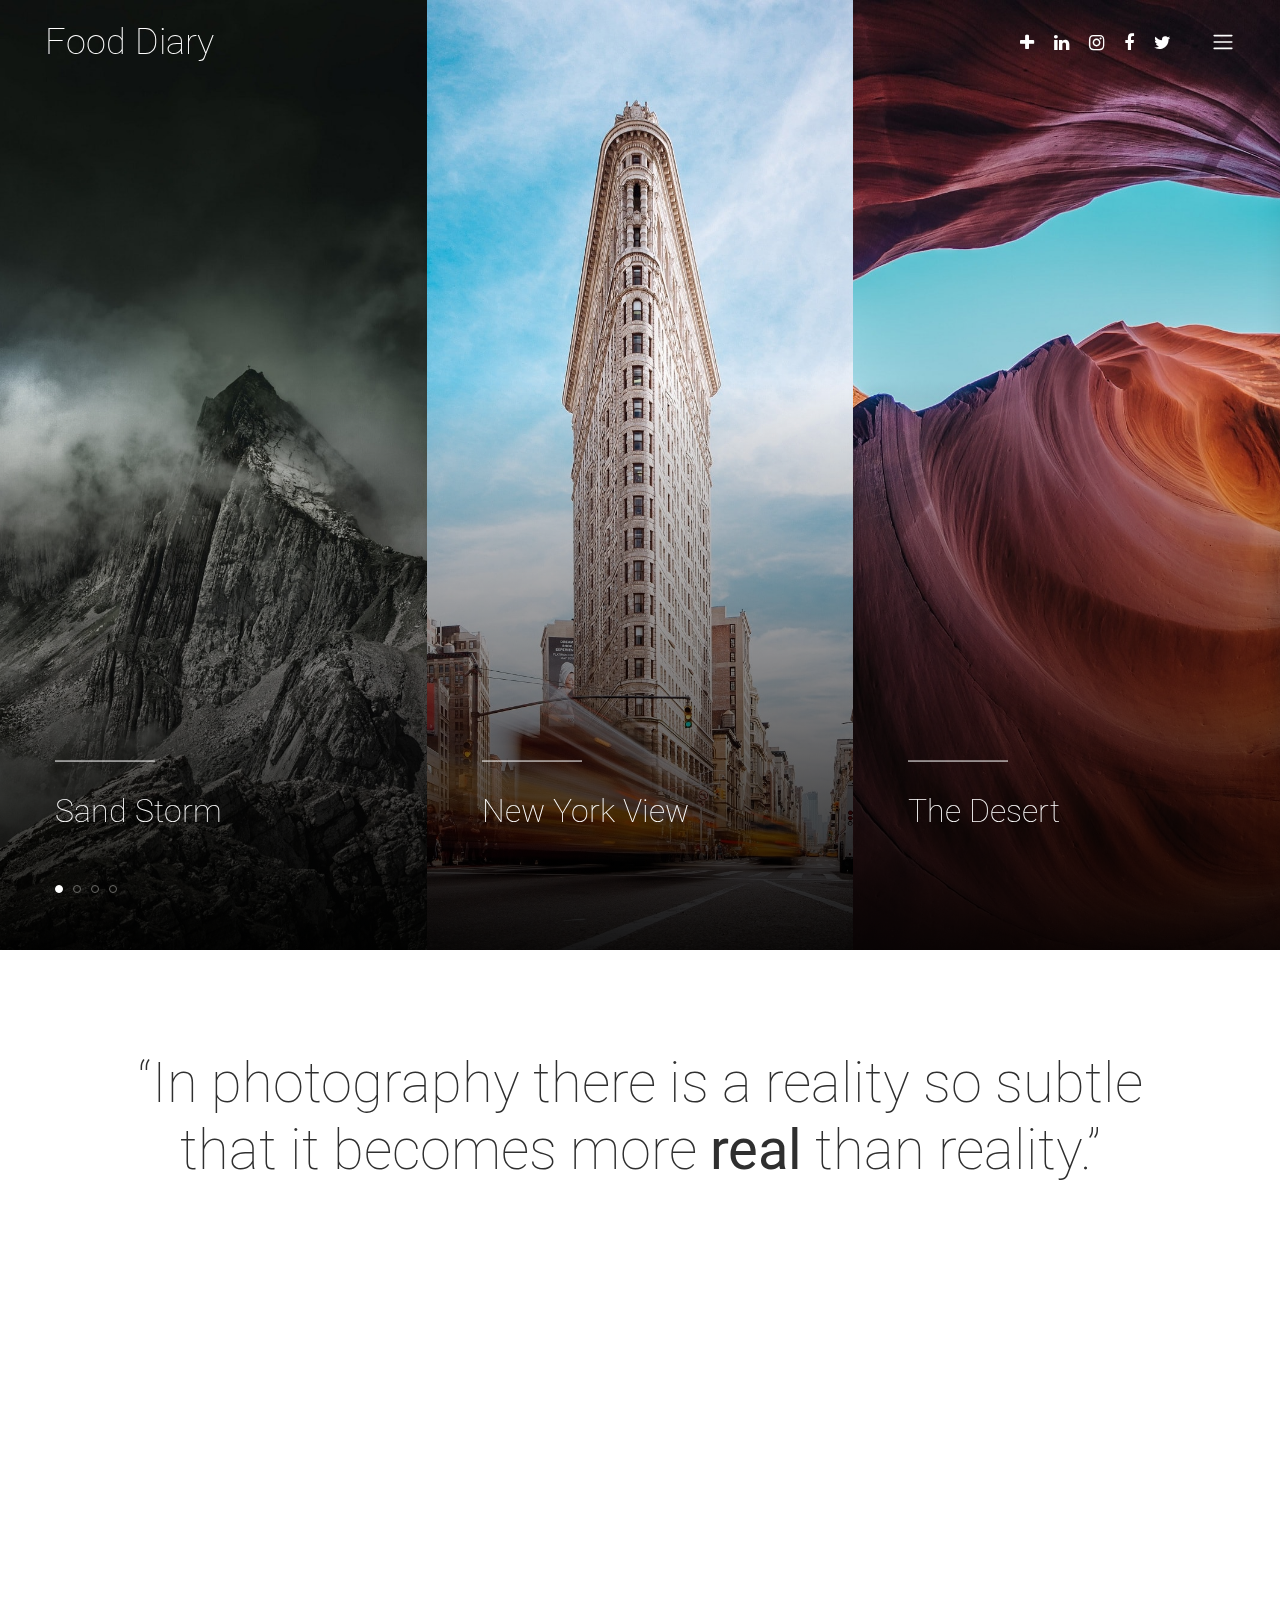
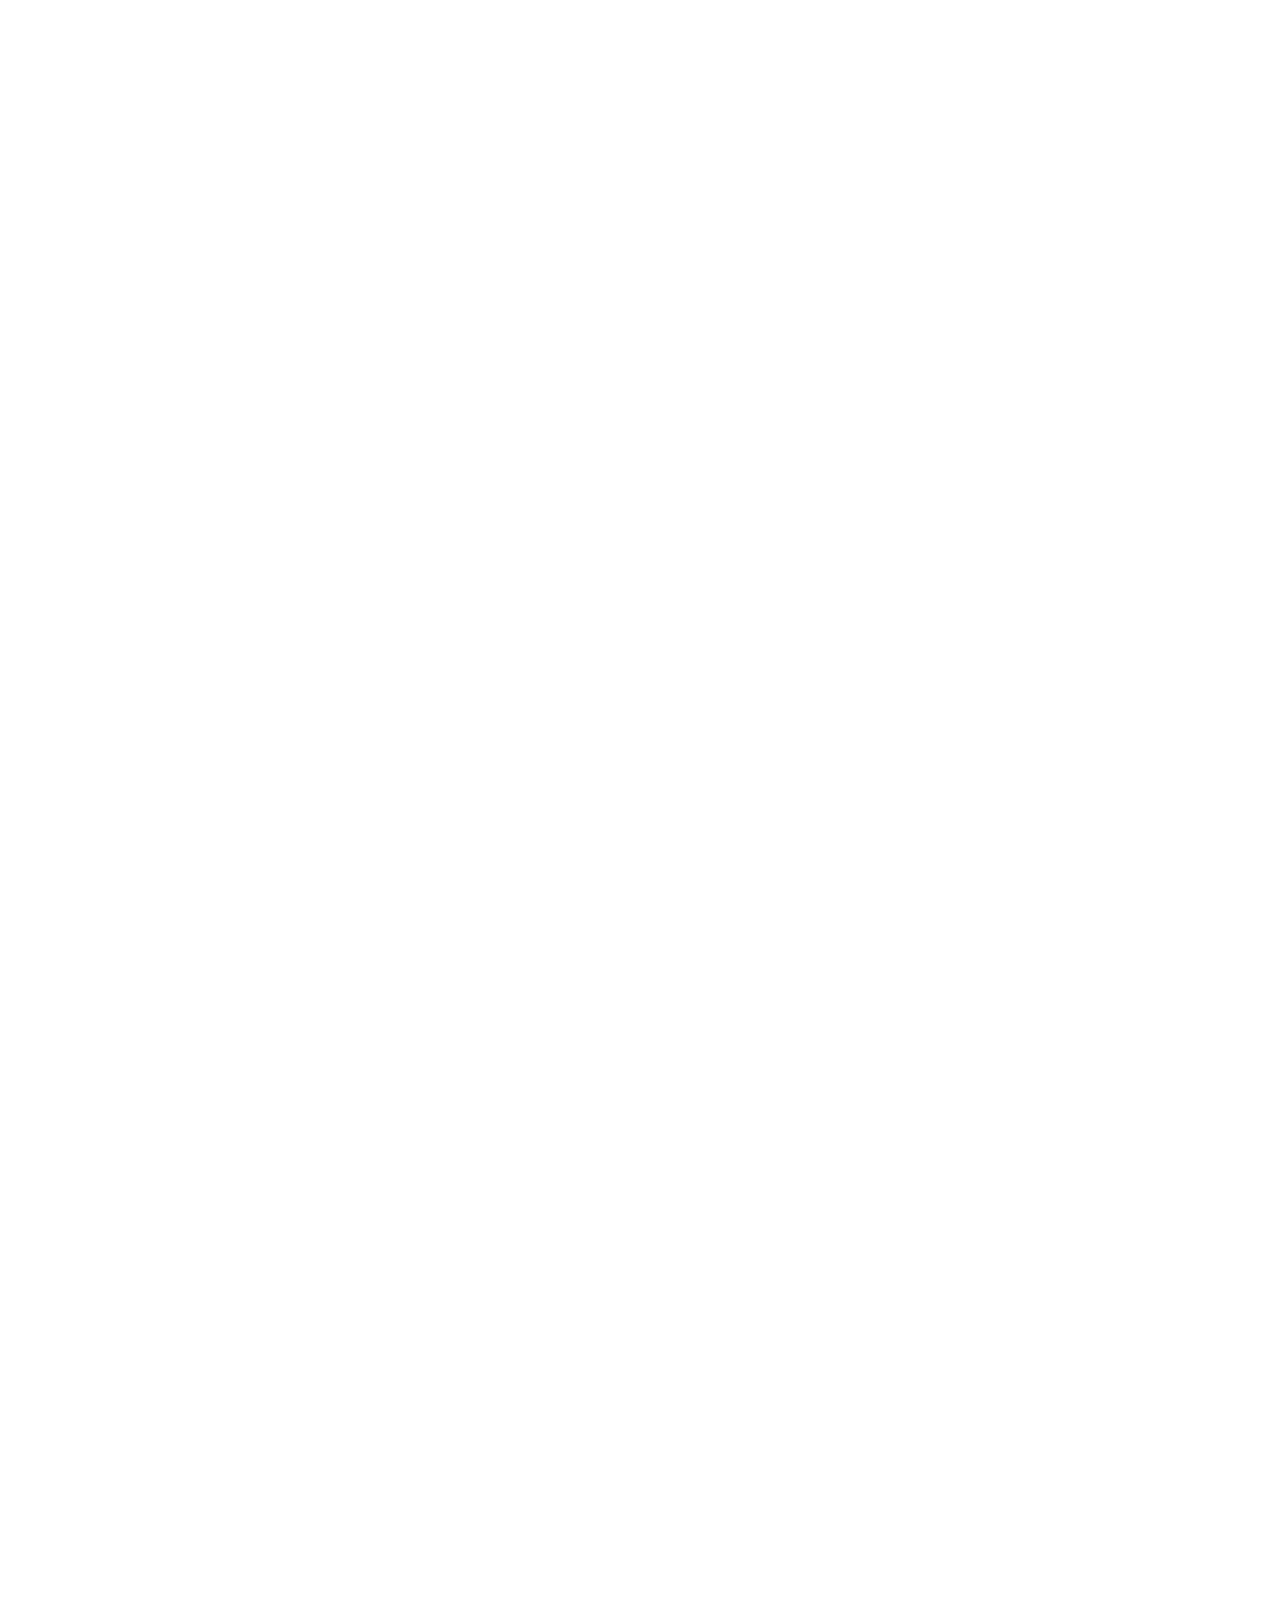
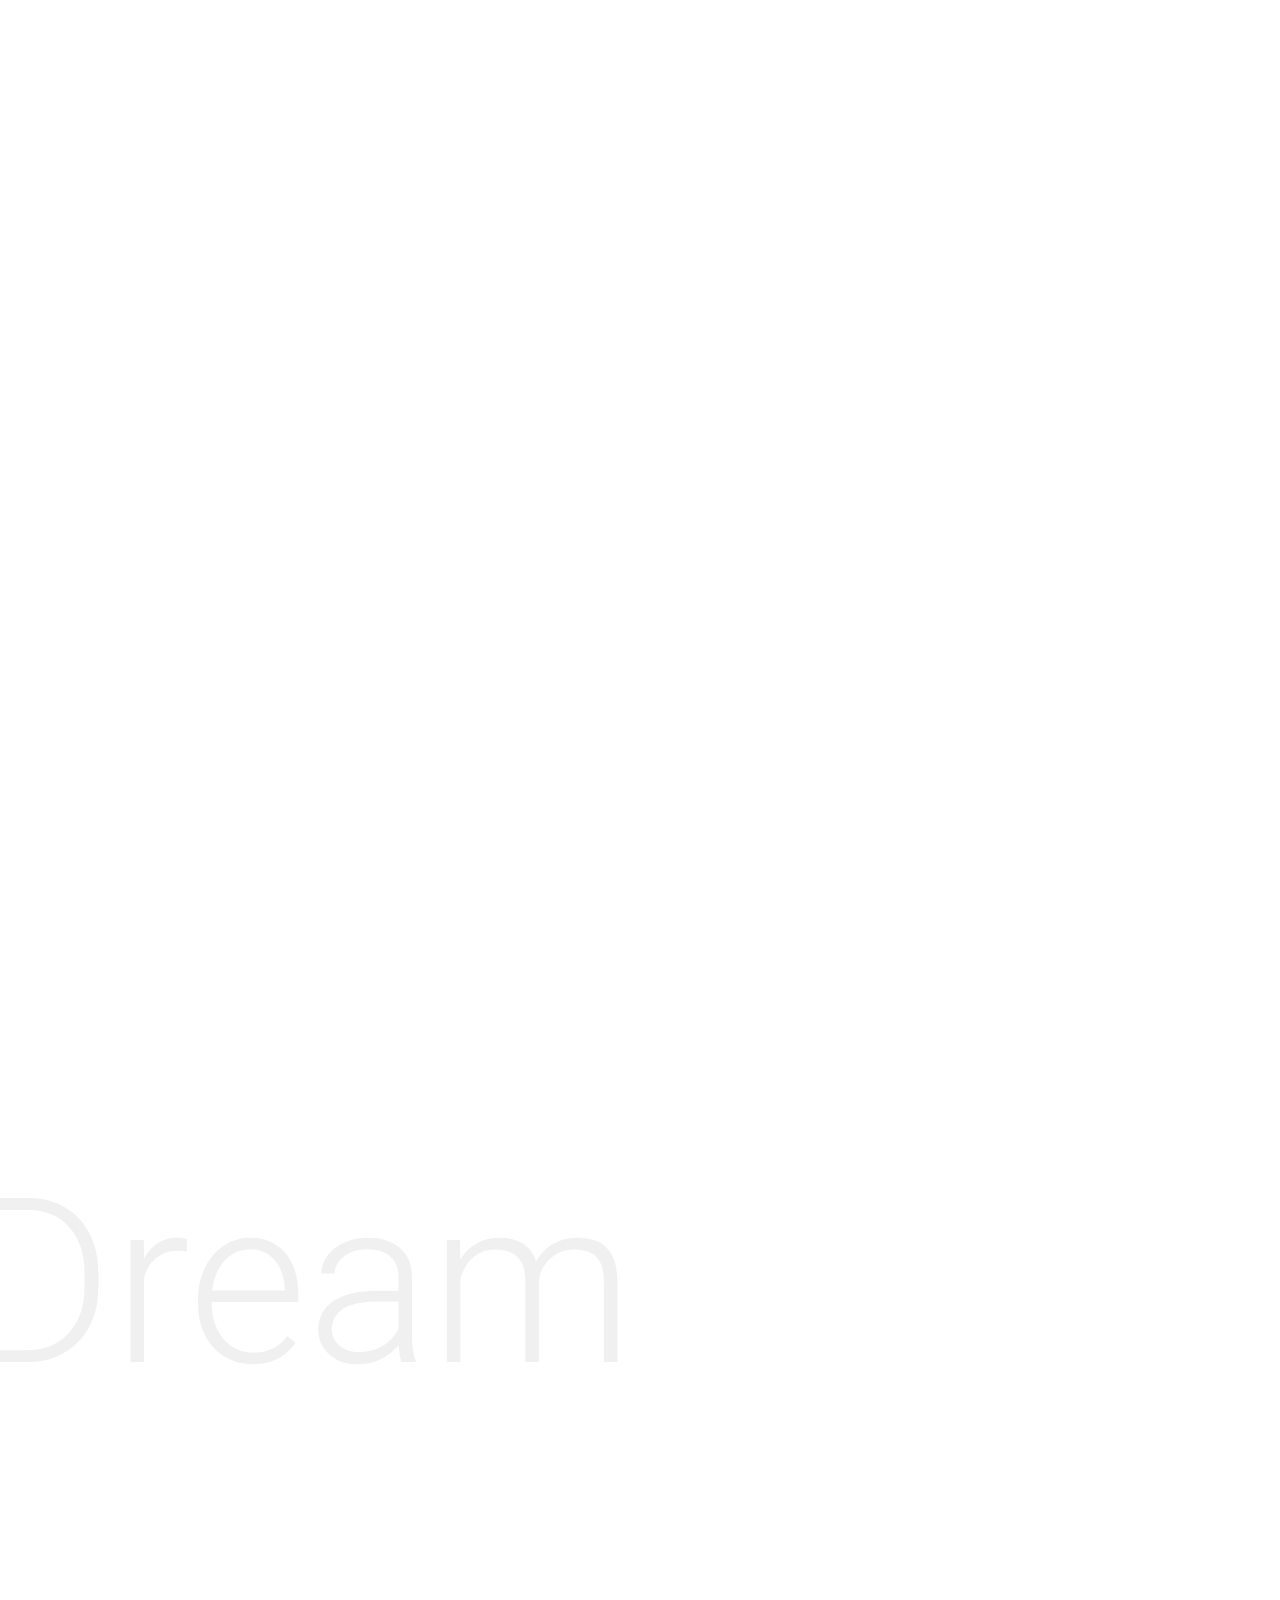
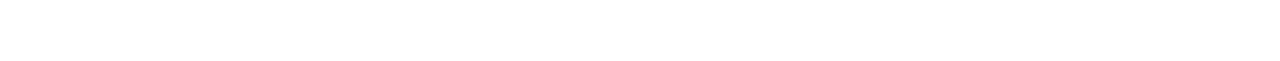
==== commit 22f95356: "test" ====
--- a/sonar-master/index.html
+++ b/sonar-master/index.html
@@ -488,6 +488,23 @@
     </div>
     <!-- ***** Call to Action Area End ***** -->
 
+    <!-- ***** Footer Area Start ***** -->
+    <footer class="footer-area">
+        <div class="container">
+            <div class="row">
+                <div class="col-12">
+                    <!-- Copywrite Text -->
+                    <div class="copywrite-text">
+                        <p>
+                           <!---->
+                        </p>
+                    </div>
+                </div>
+            </div>
+        </div>
+    </footer>
+    <!-- ***** Footer Area End ***** -->
+
     <!-- jQuery (Necessary for All JavaScript Plugins) -->
     <script src="js/jquery/jquery-2.2.4.min.js"></script>
     <!-- Popper js -->
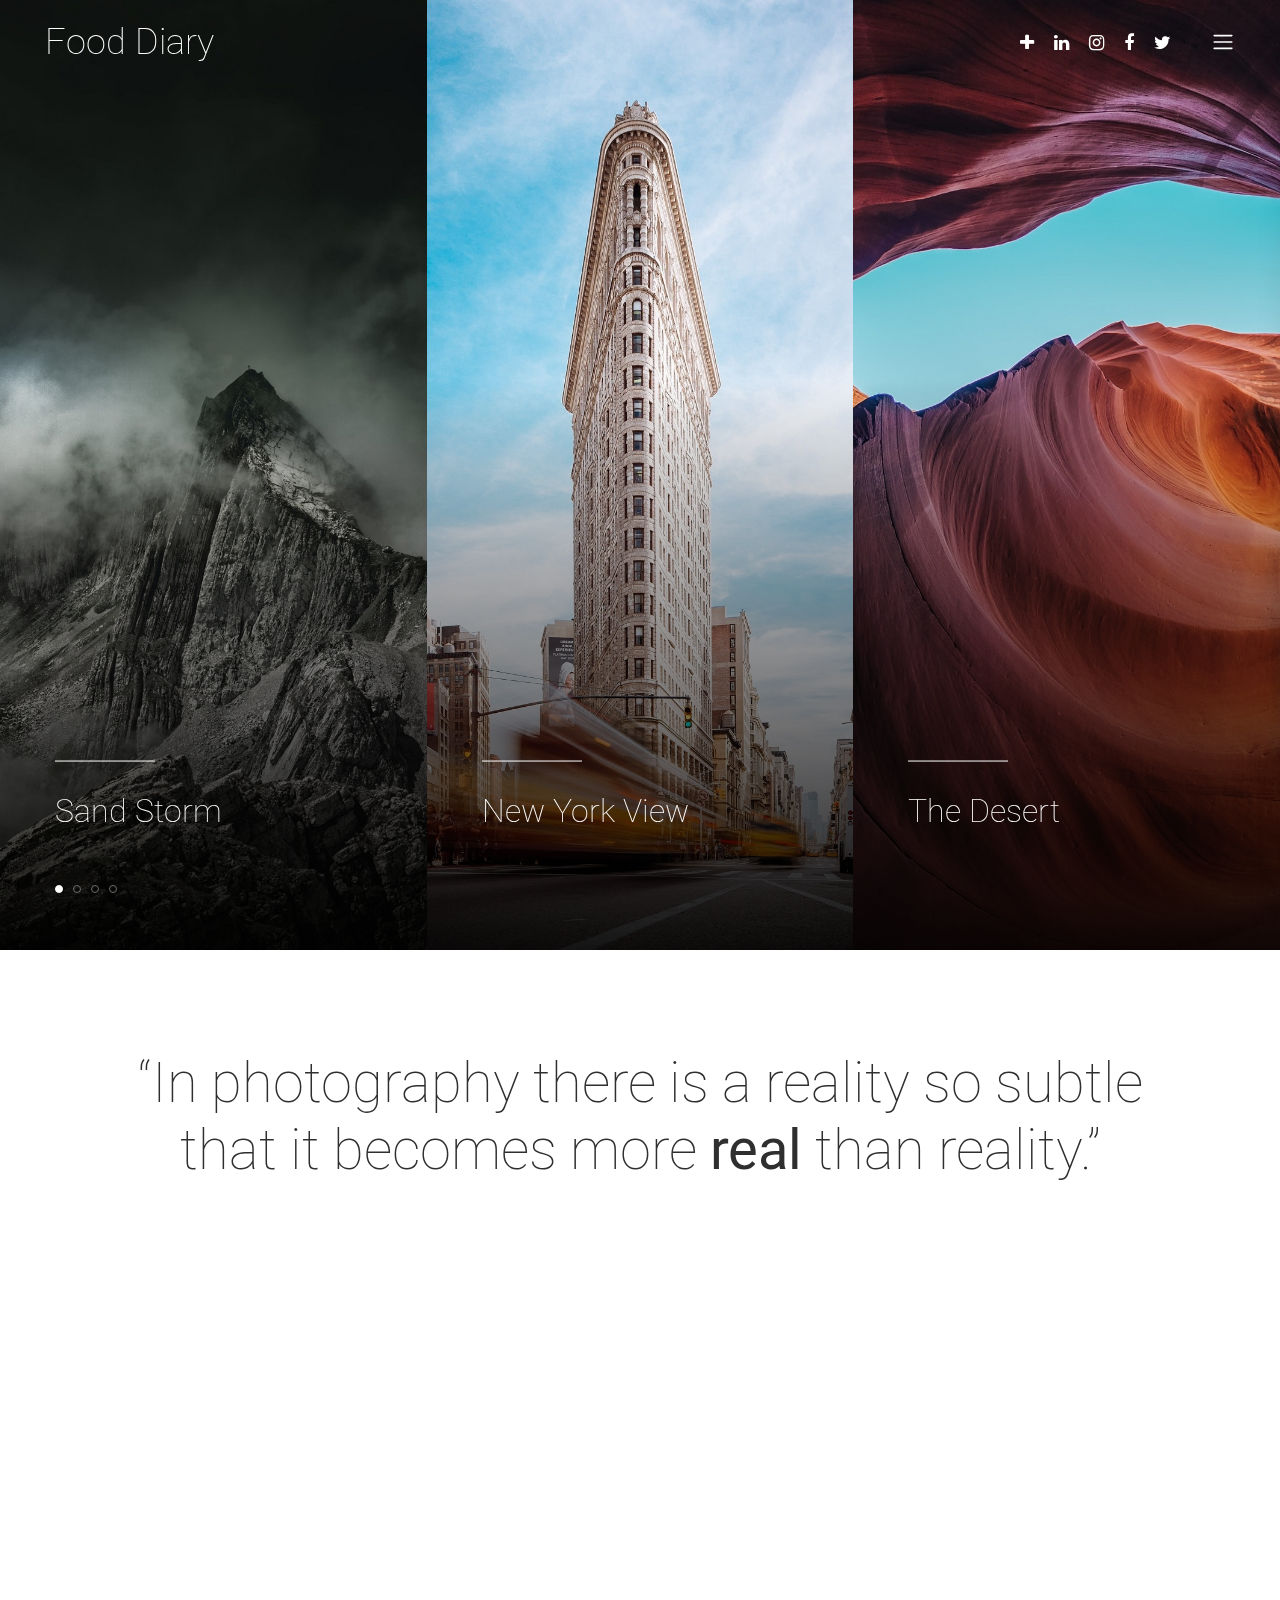
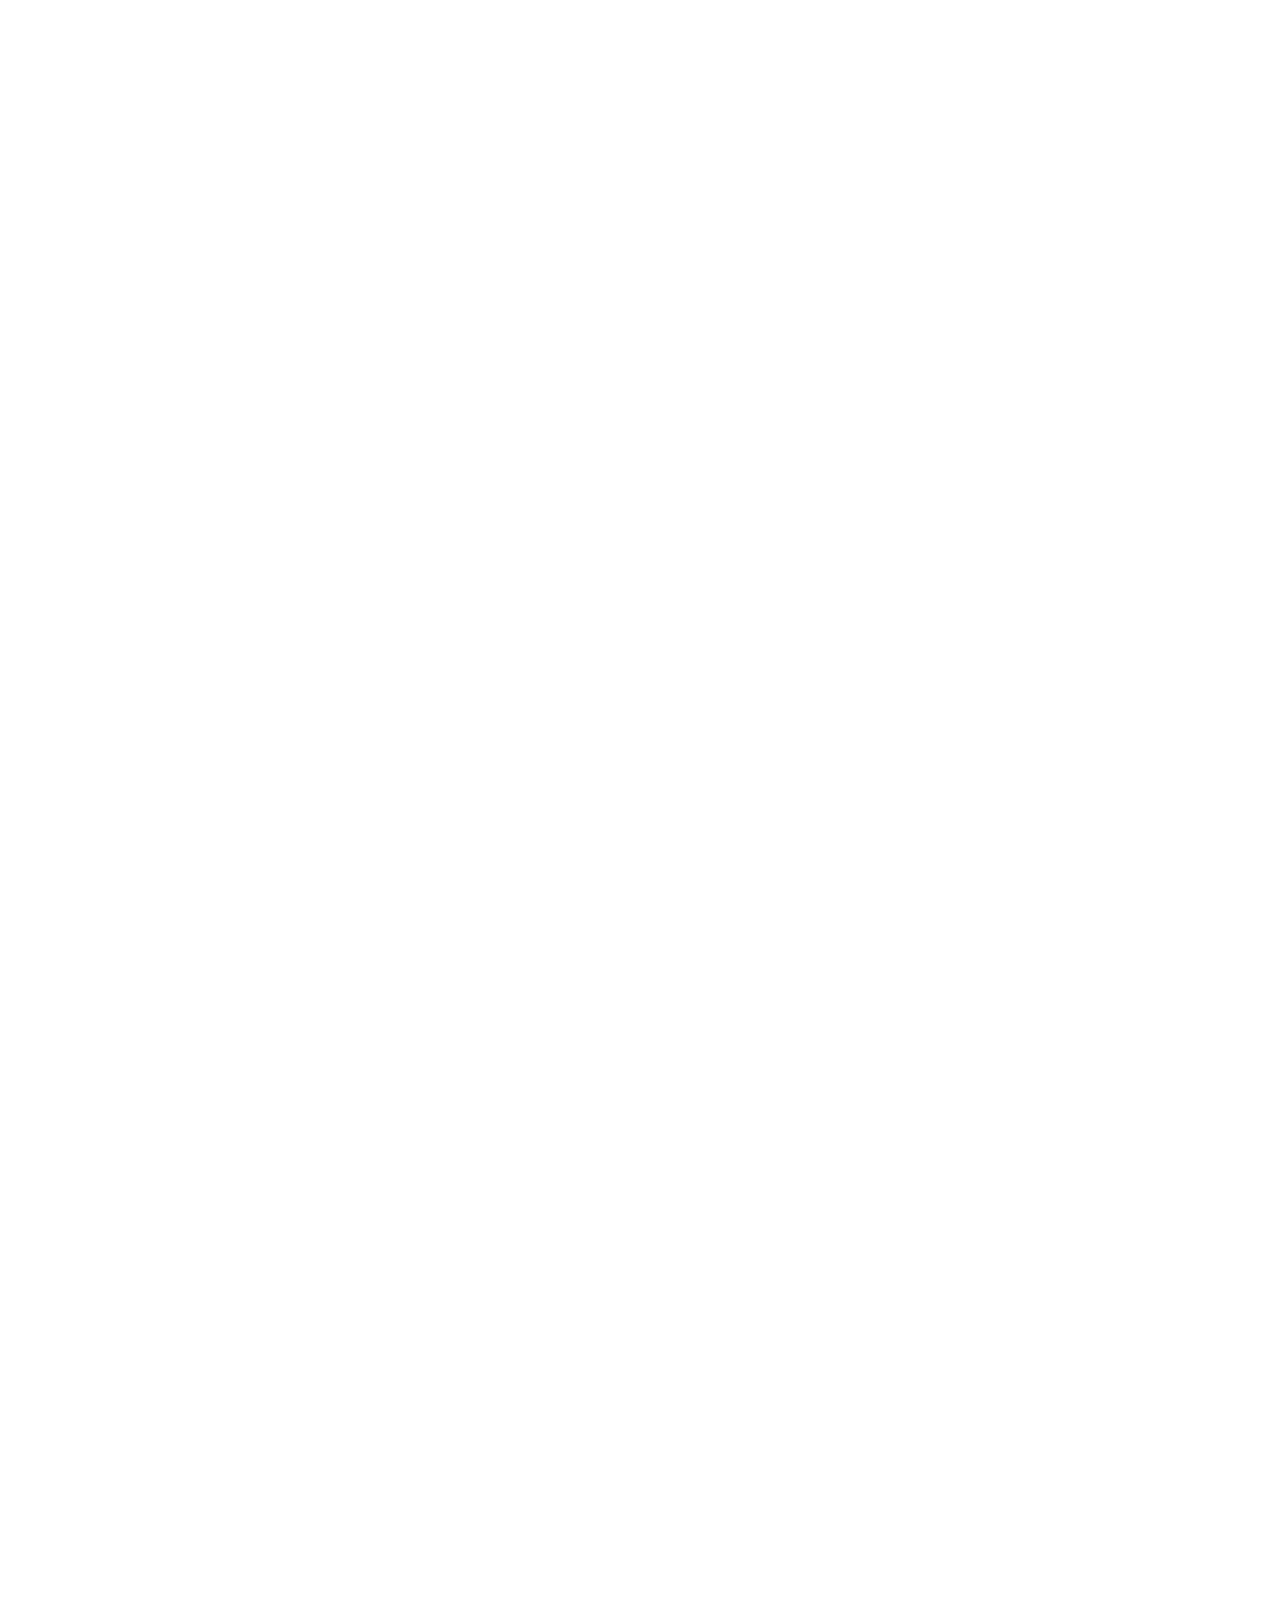
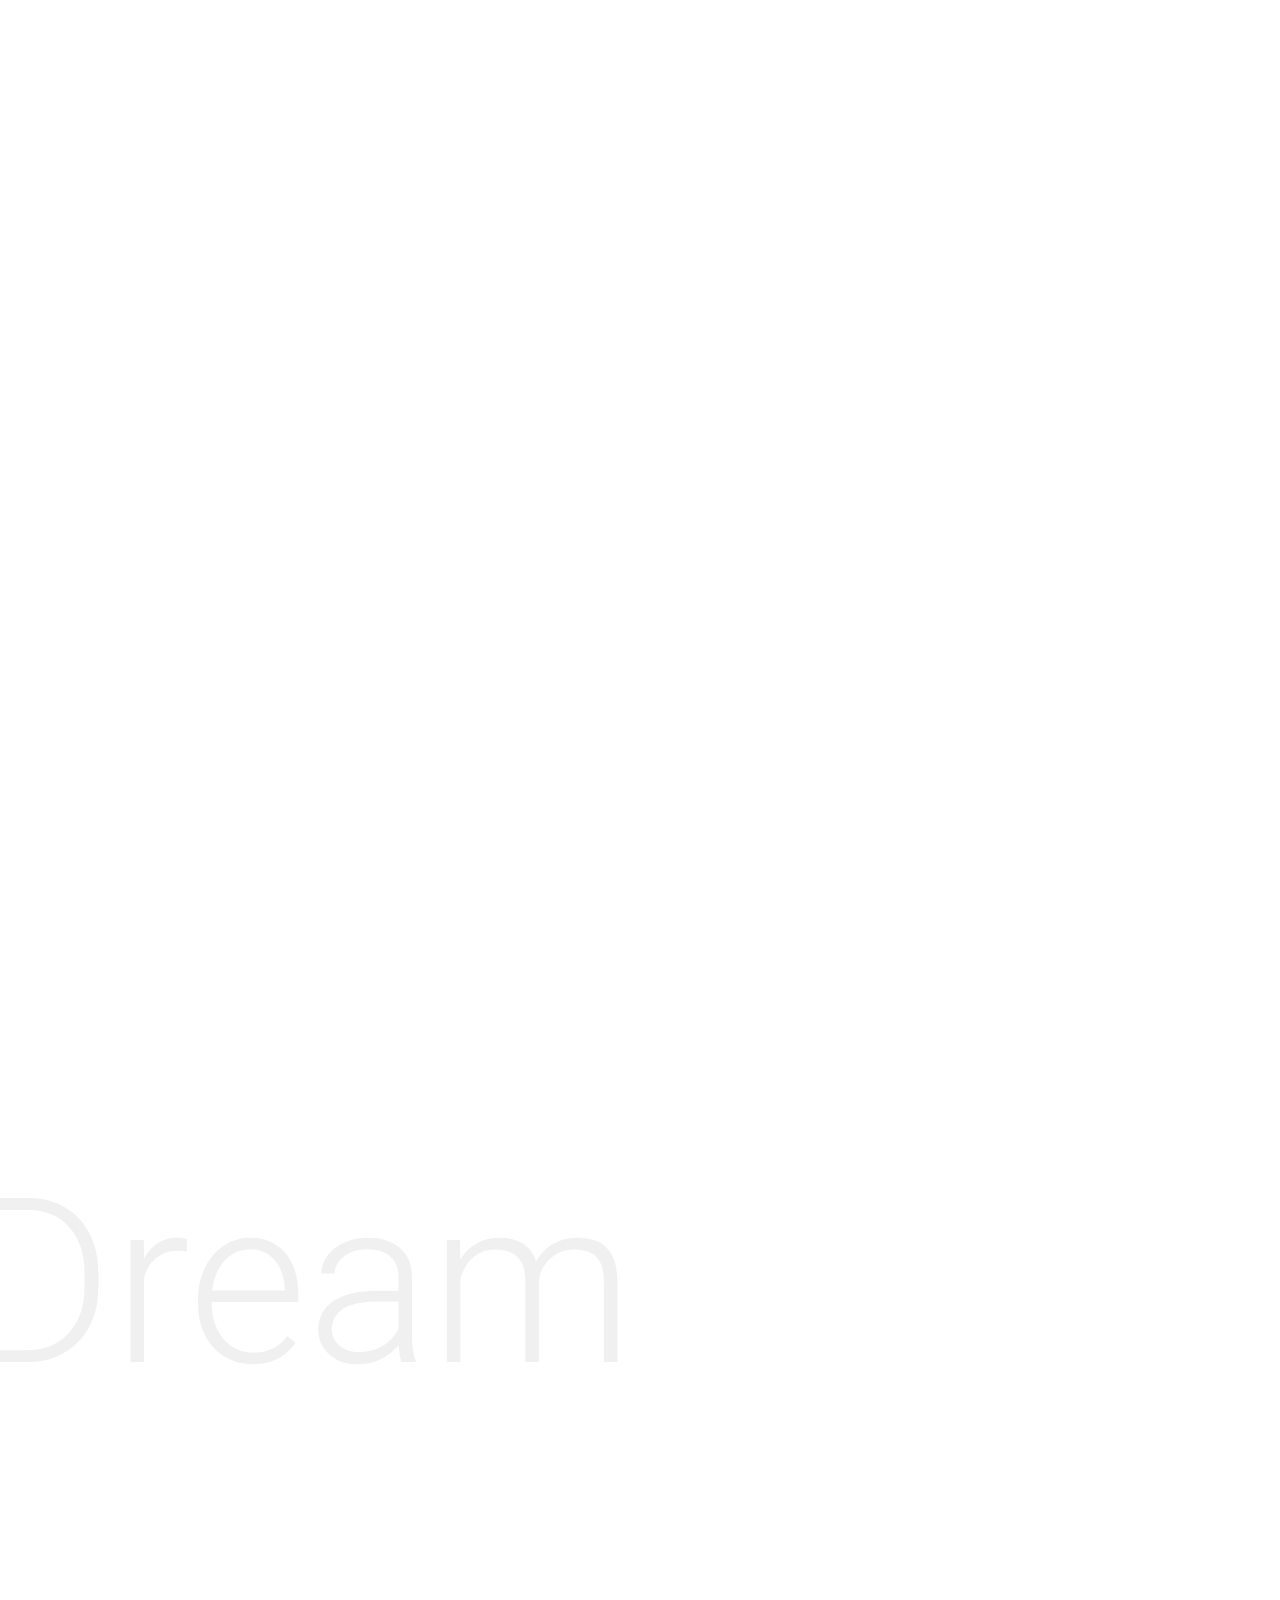
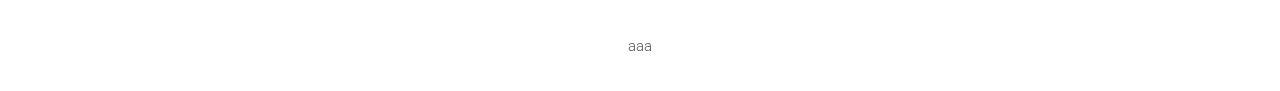
==== commit c30e79b4: "test2" ====
--- a/sonar-master/index.html
+++ b/sonar-master/index.html
@@ -496,6 +496,7 @@
                     <!-- Copywrite Text -->
                     <div class="copywrite-text">
                         <p>
+                            aaa
                            <!---->
                         </p>
                     </div>
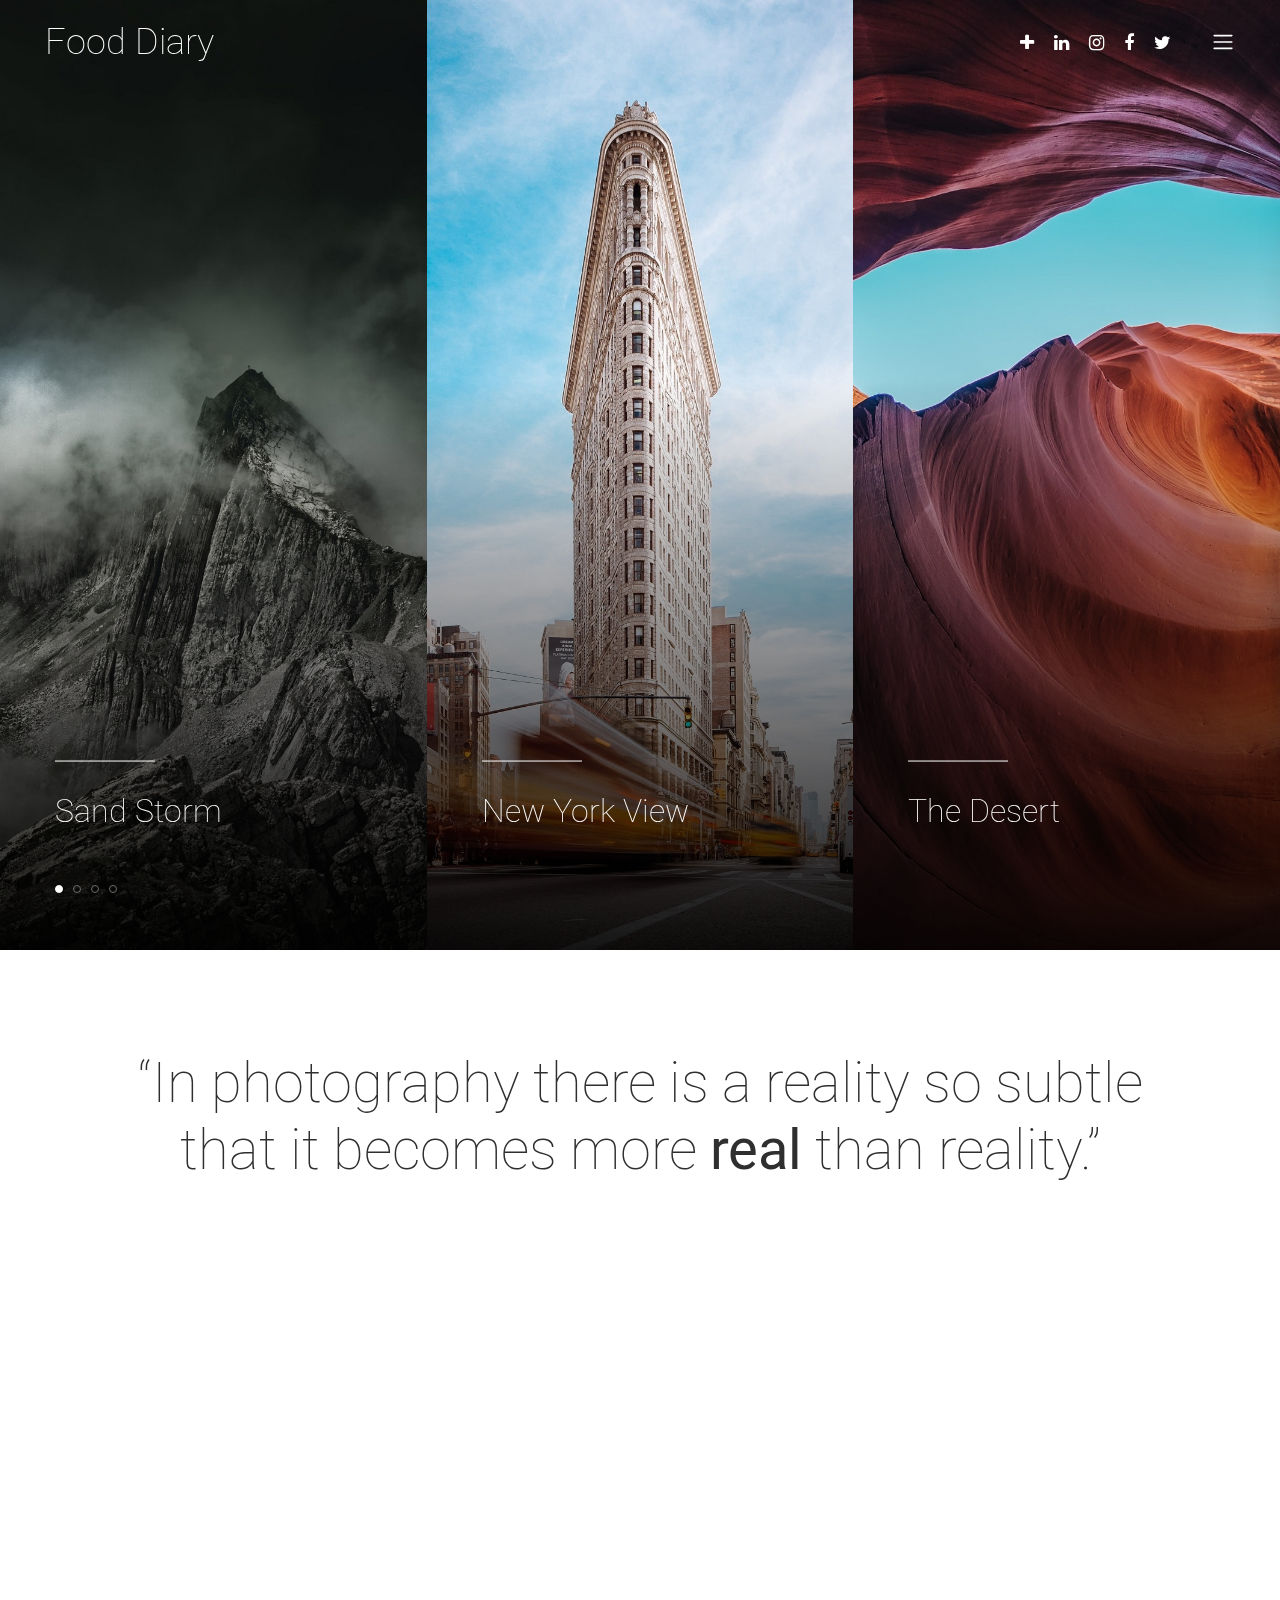
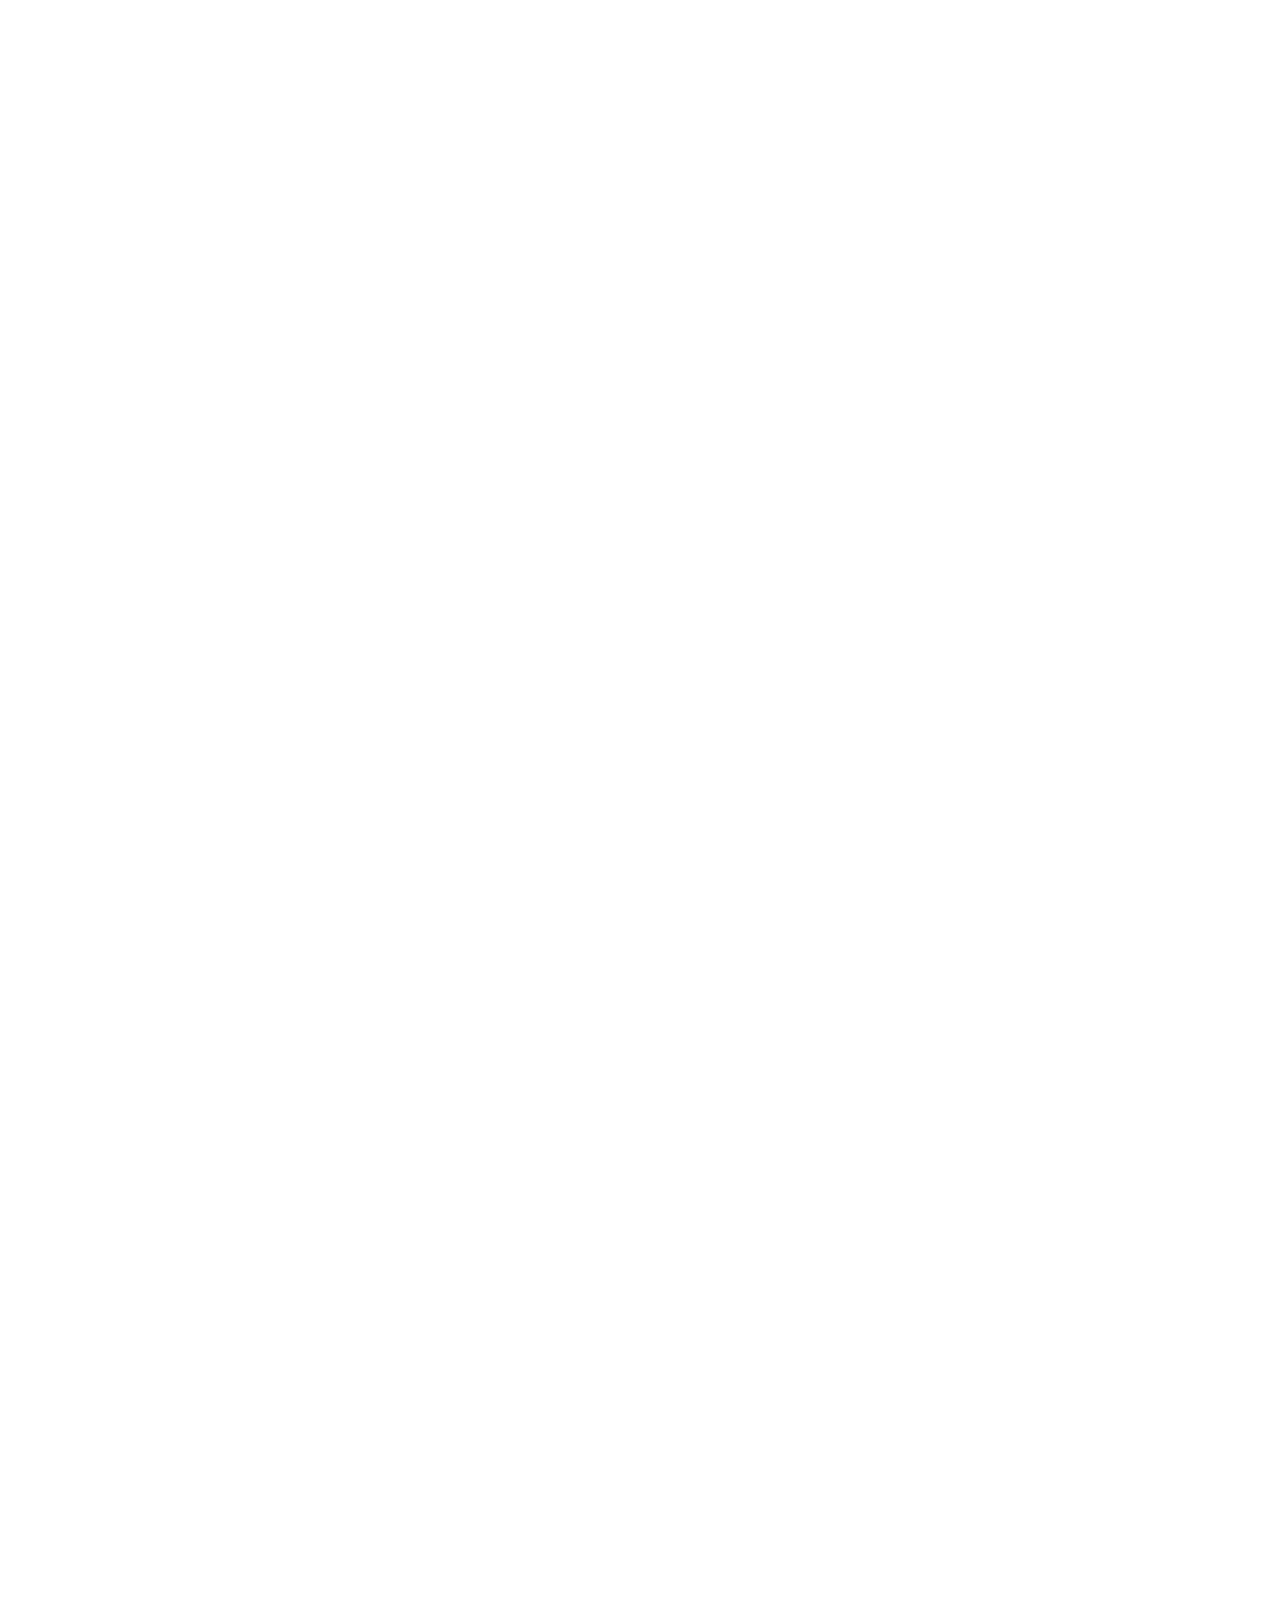
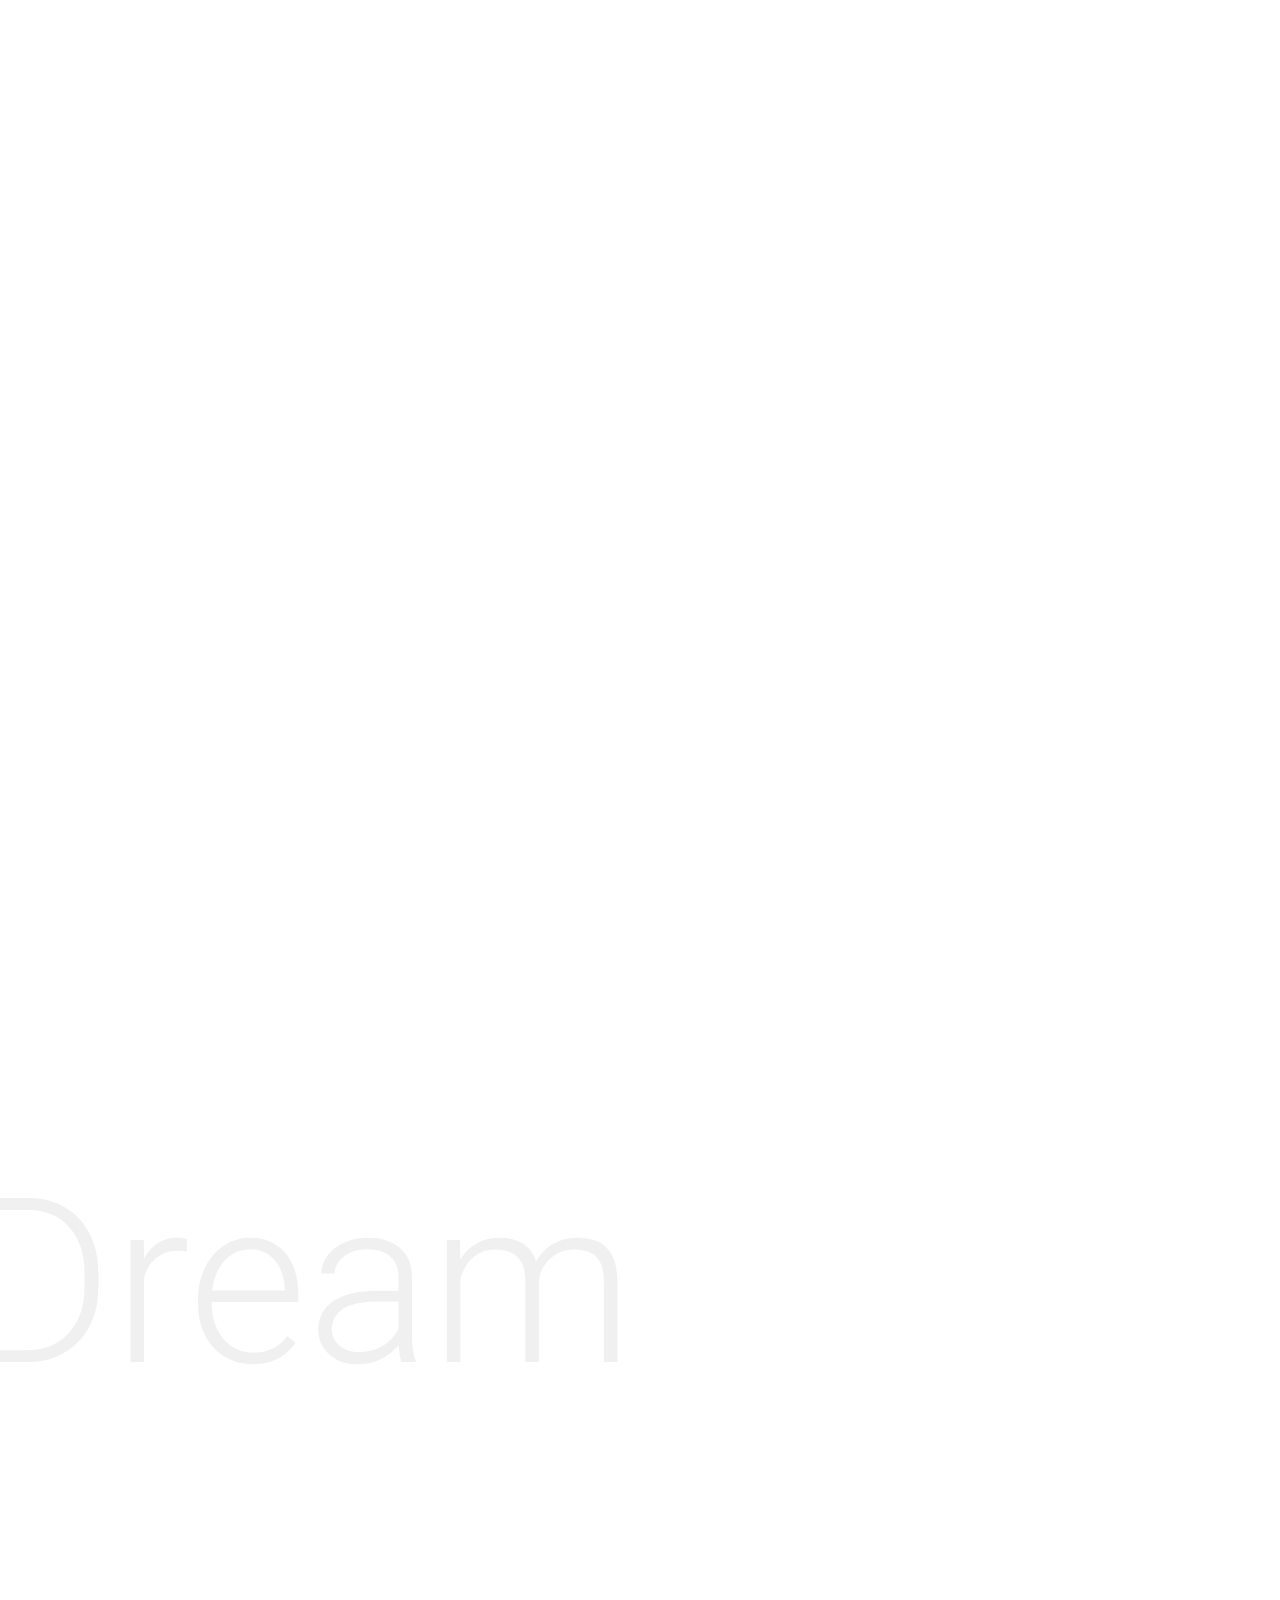
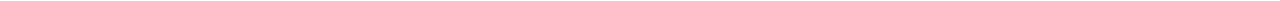
==== commit 8671082d: "NAV" ====
--- a/sonar-master/index.html
+++ b/sonar-master/index.html
@@ -58,7 +58,7 @@
                 <ul>
                     <!-- Menu 的內容 -->
                     <li class="nav-item active">
-                        <a class="nav-link" href="index.html">HHHome</a>
+                        <a class="nav-link" href="index.html">Home</a>
                     </li>
                     <li class="nav-item">
                         <!-- 個人資料 -->
@@ -79,6 +79,12 @@
                 </ul>
             </nav>
         </div>
+        <div class="copywrite-text">
+            <!-- Menu 底部的copyright -->
+            <p>
+
+            </p>
+        </div>
     </div>
     <!-- ***** Main Menu Area End ***** -->
 
@@ -488,24 +494,6 @@
     </div>
     <!-- ***** Call to Action Area End ***** -->
 
-    <!-- ***** Footer Area Start ***** -->
-    <footer class="footer-area">
-        <div class="container">
-            <div class="row">
-                <div class="col-12">
-                    <!-- Copywrite Text -->
-                    <div class="copywrite-text">
-                        <p>
-                            aaa
-                           <!---->
-                        </p>
-                    </div>
-                </div>
-            </div>
-        </div>
-    </footer>
-    <!-- ***** Footer Area End ***** -->
-
     <!-- jQuery (Necessary for All JavaScript Plugins) -->
     <script src="js/jquery/jquery-2.2.4.min.js"></script>
     <!-- Popper js -->
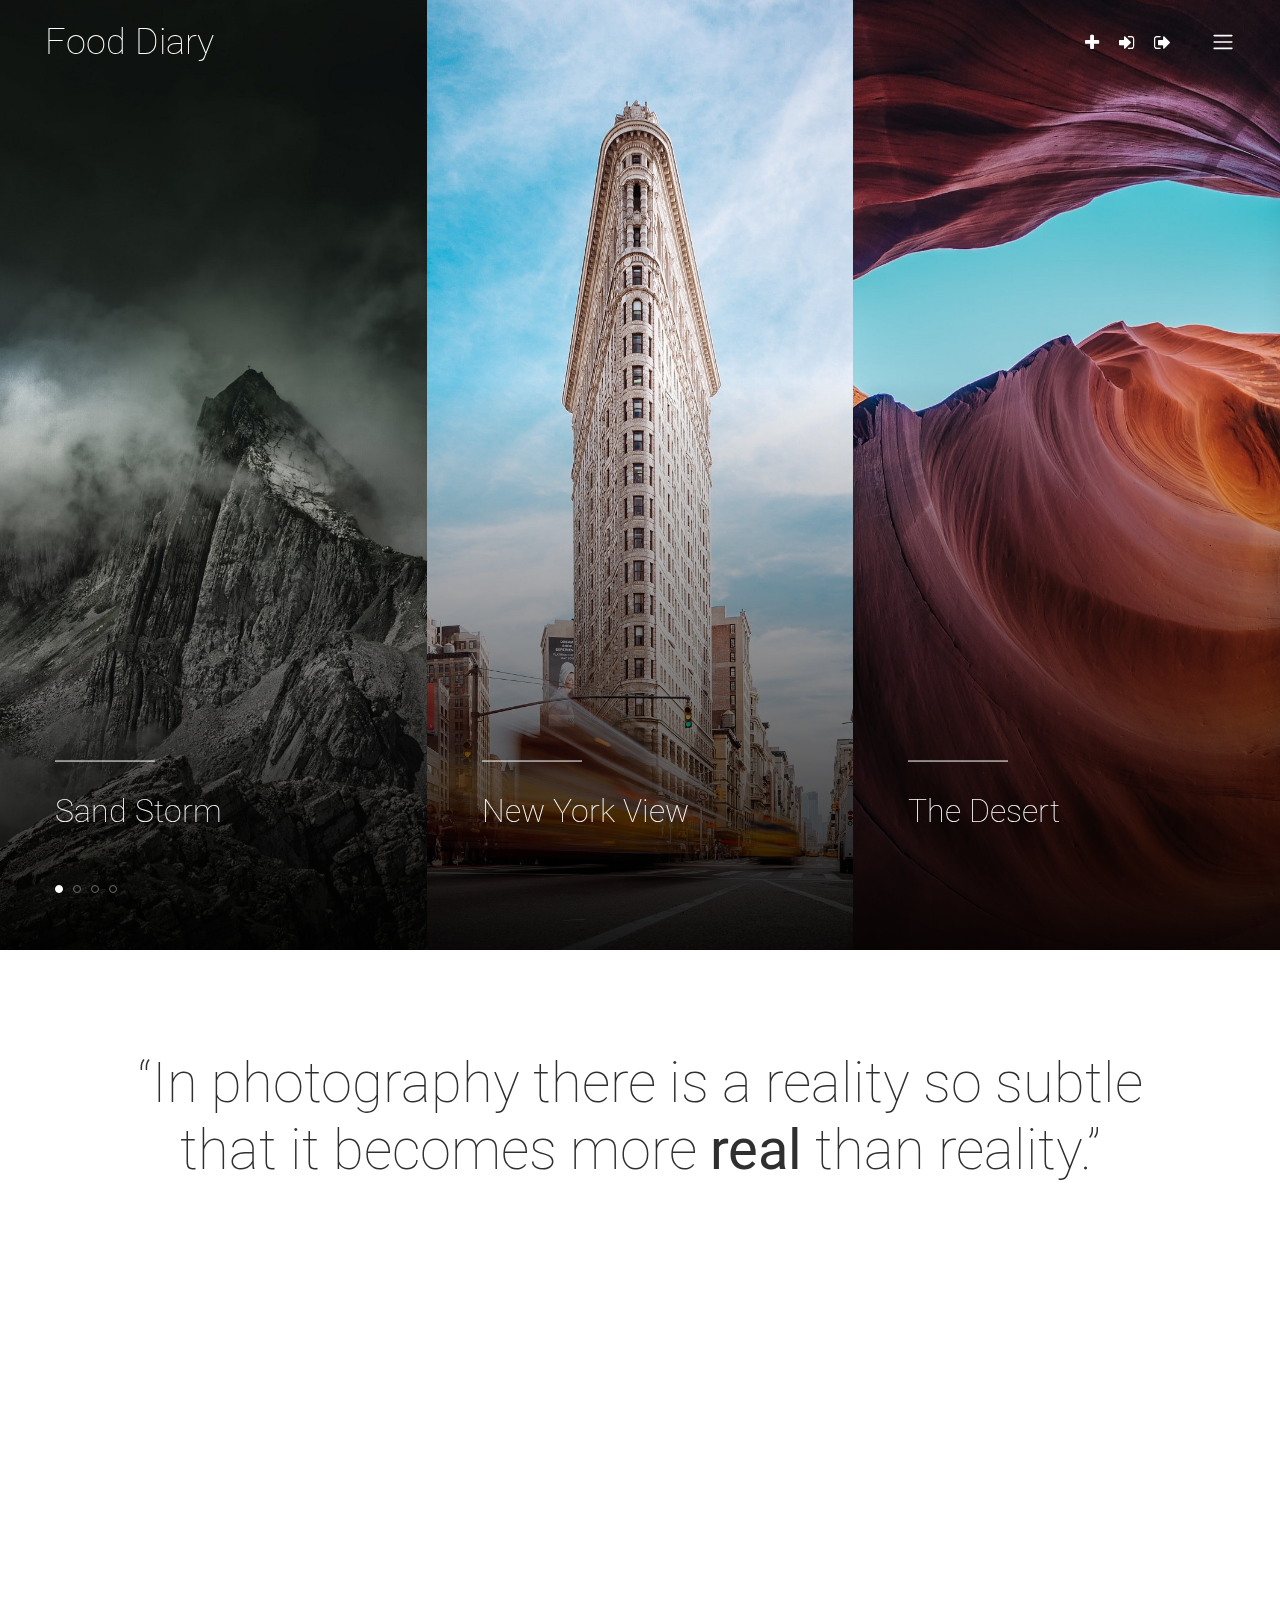
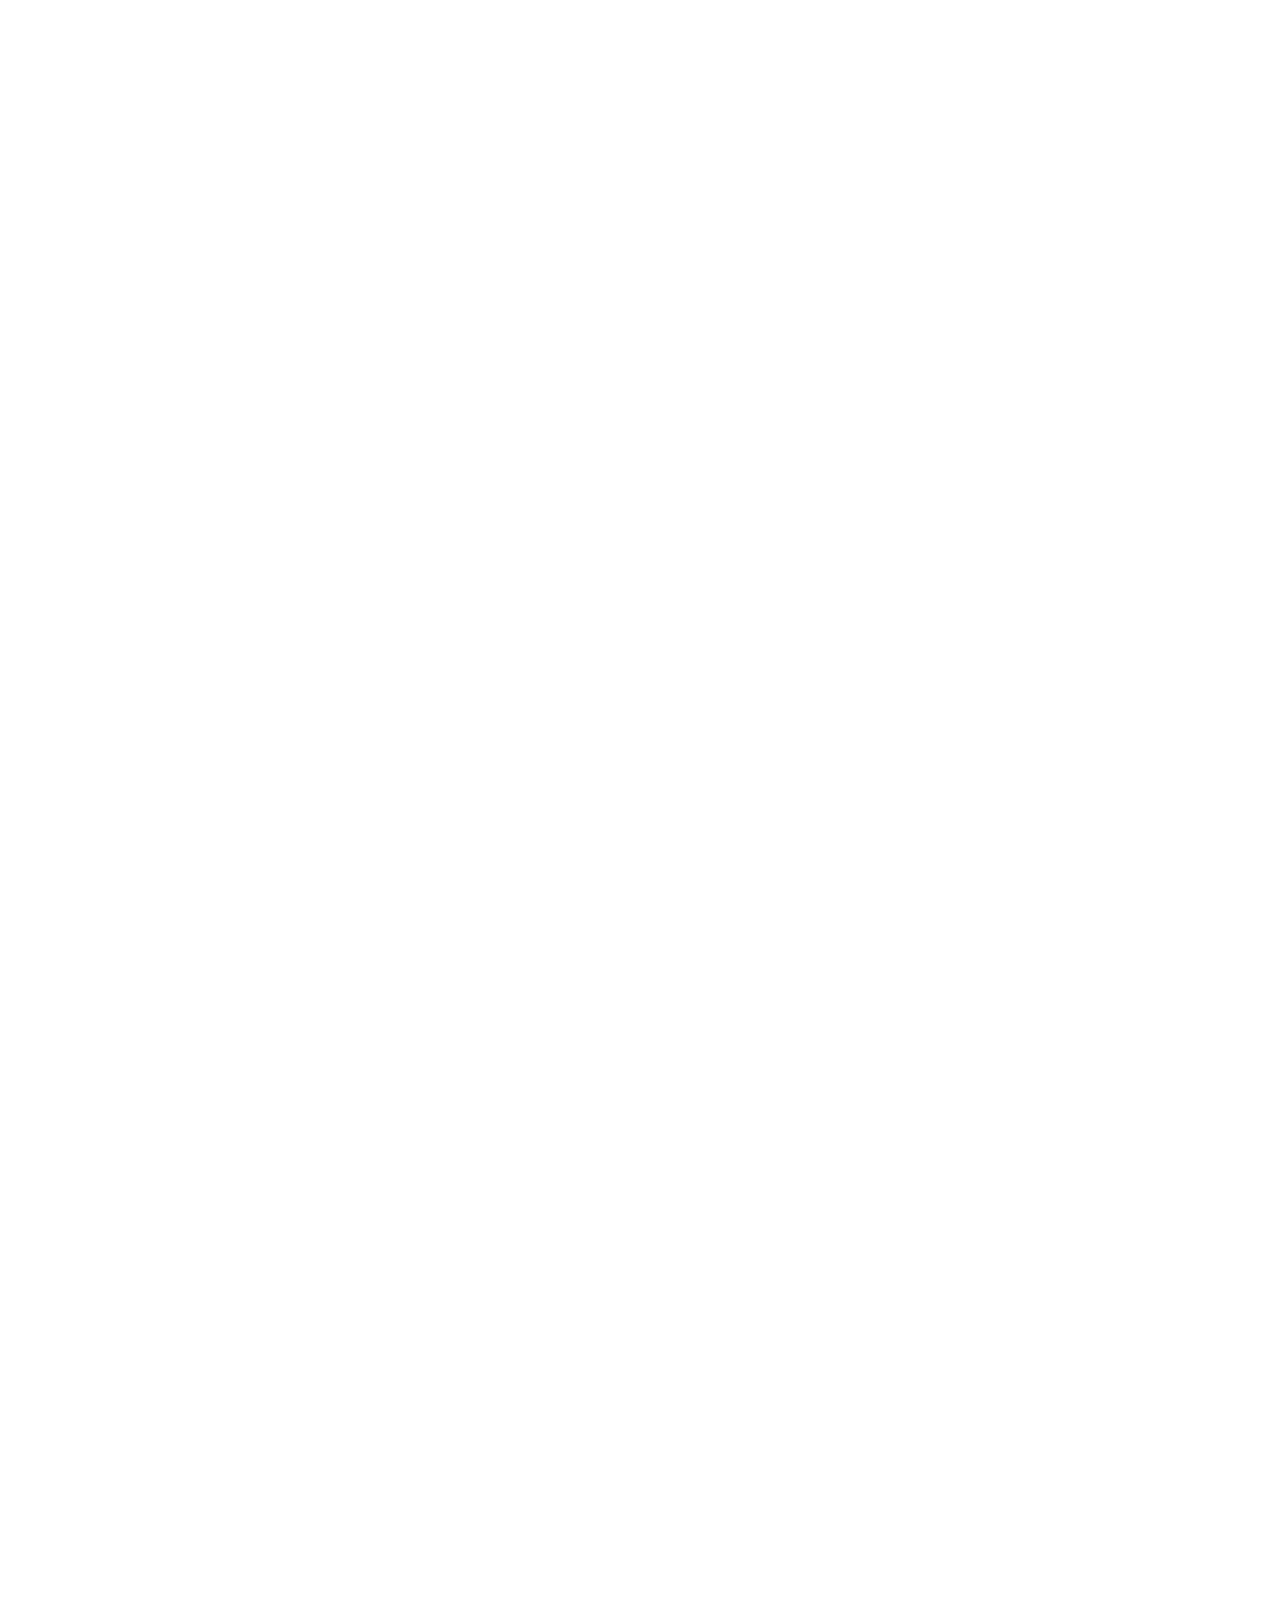
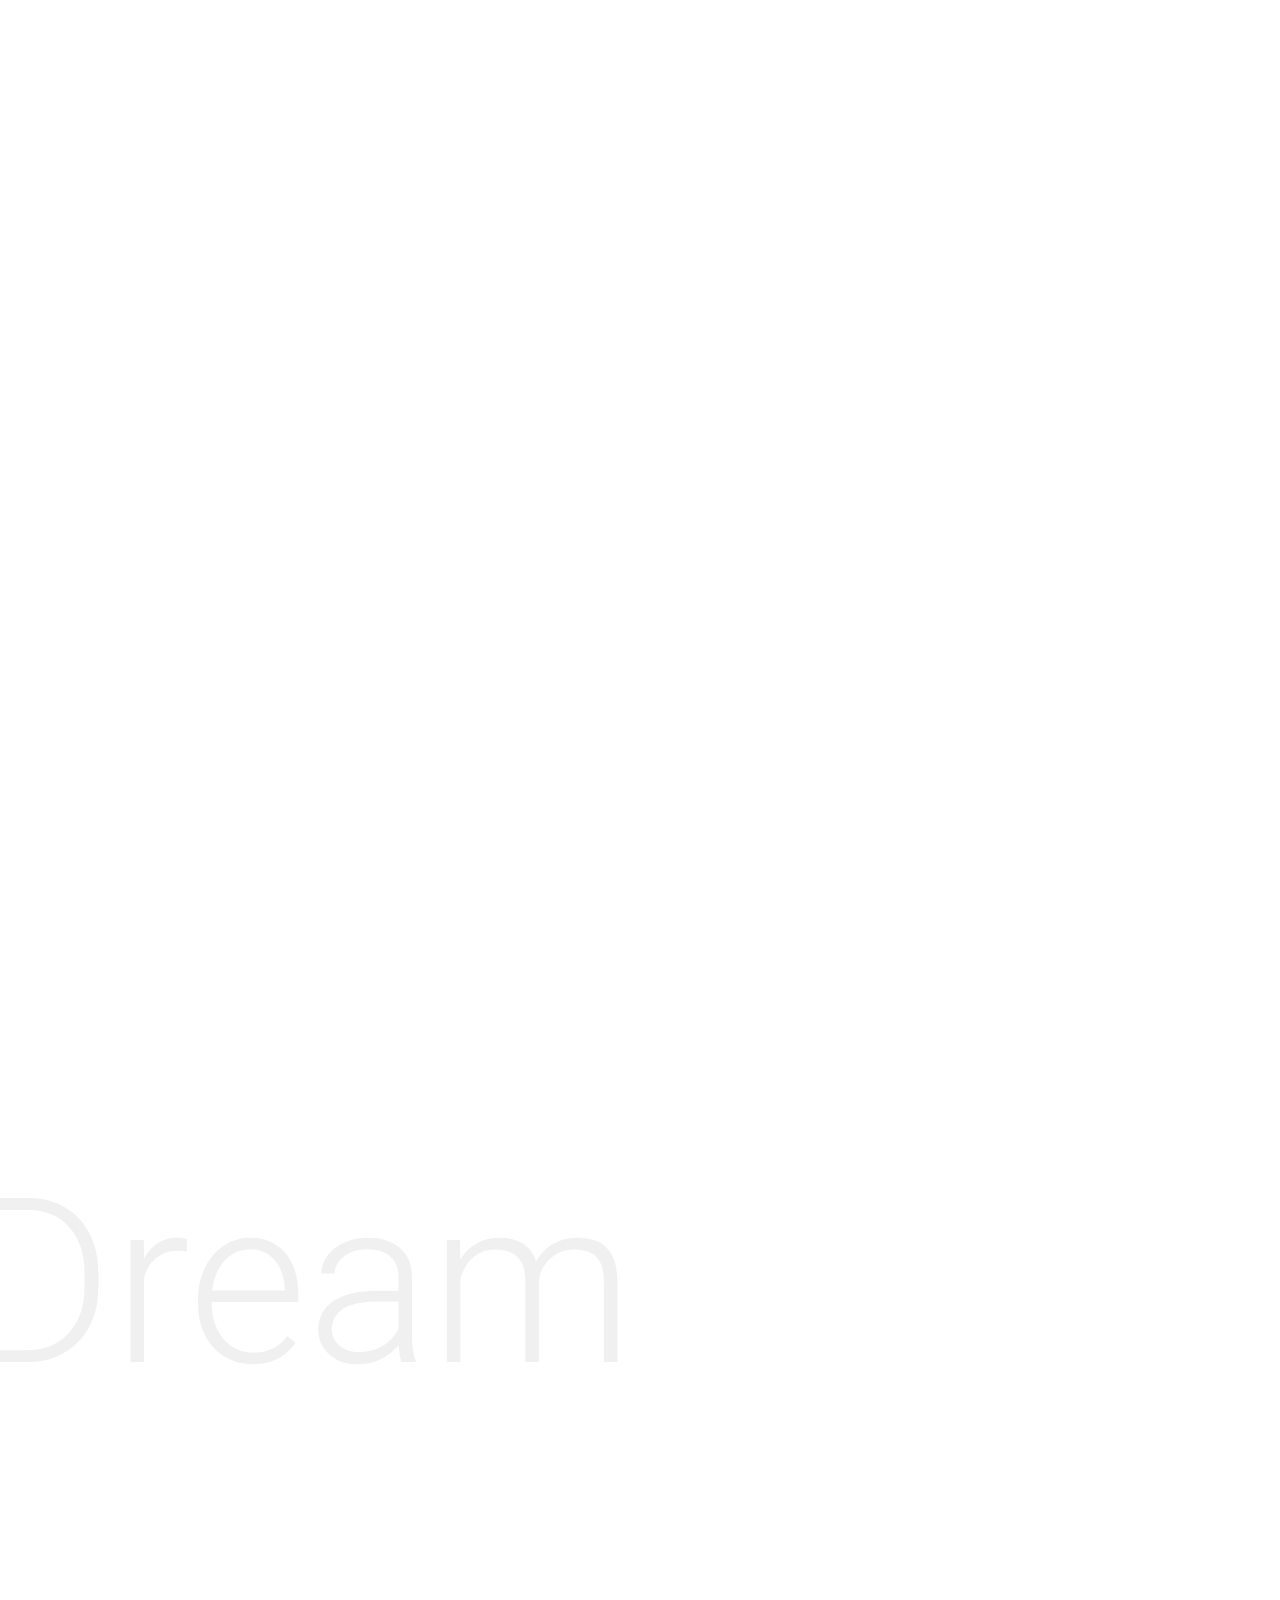
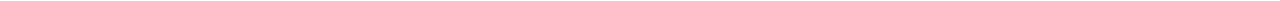
==== commit 459e55e4: "logo" ====
--- a/sonar-master/index.html
+++ b/sonar-master/index.html
@@ -104,16 +104,12 @@
                             <!-- Header Social Area -->
                             <div class="header-social-area d-flex align-items-center">
                                 <!-- 右上角的圖案 -->
-                                <a href="#" data-toggle="tooltip" data-placement="bottom" title="Pinterest"><i
+                                <a href="#" data-toggle="tooltip" data-placement="bottom" title="Add Diary"><i
                                         class="fa fa-plus" aria-hidden="true"></i></a>
-                                <a href="#" data-toggle="tooltip" data-placement="bottom" title="Linkedin"><i
-                                        class="fa fa-linkedin" aria-hidden="true"></i></a>
-                                <a href="#" data-toggle="tooltip" data-placement="bottom" title="Instagram"><i
-                                        class="fa fa-instagram" aria-hidden="true"></i></a>
-                                <a href="#" data-toggle="tooltip" data-placement="bottom" title="Facebook"><i
-                                        class="fa fa-facebook" aria-hidden="true"></i></a>
-                                <a href="#" data-toggle="tooltip" data-placement="bottom" title="Twitter"><i
-                                        class="fa fa-twitter" aria-hidden="true"></i></a>
+                                <a href="#" data-toggle="tooltip" data-placement="bottom" title="Sign-In"><i
+                                        class="fa fa-sign-in" aria-hidden="true"></i></a>
+                                <a href="#" data-toggle="tooltip" data-placement="bottom" title="Sign-Out"><i
+                                        class="fa fa-sign-out" aria-hidden="true"></i></a>
                             </div>
                             <!-- Menu Icon -->
                             <span class="navbar-toggler-icon" id="menuIcon"></span>
